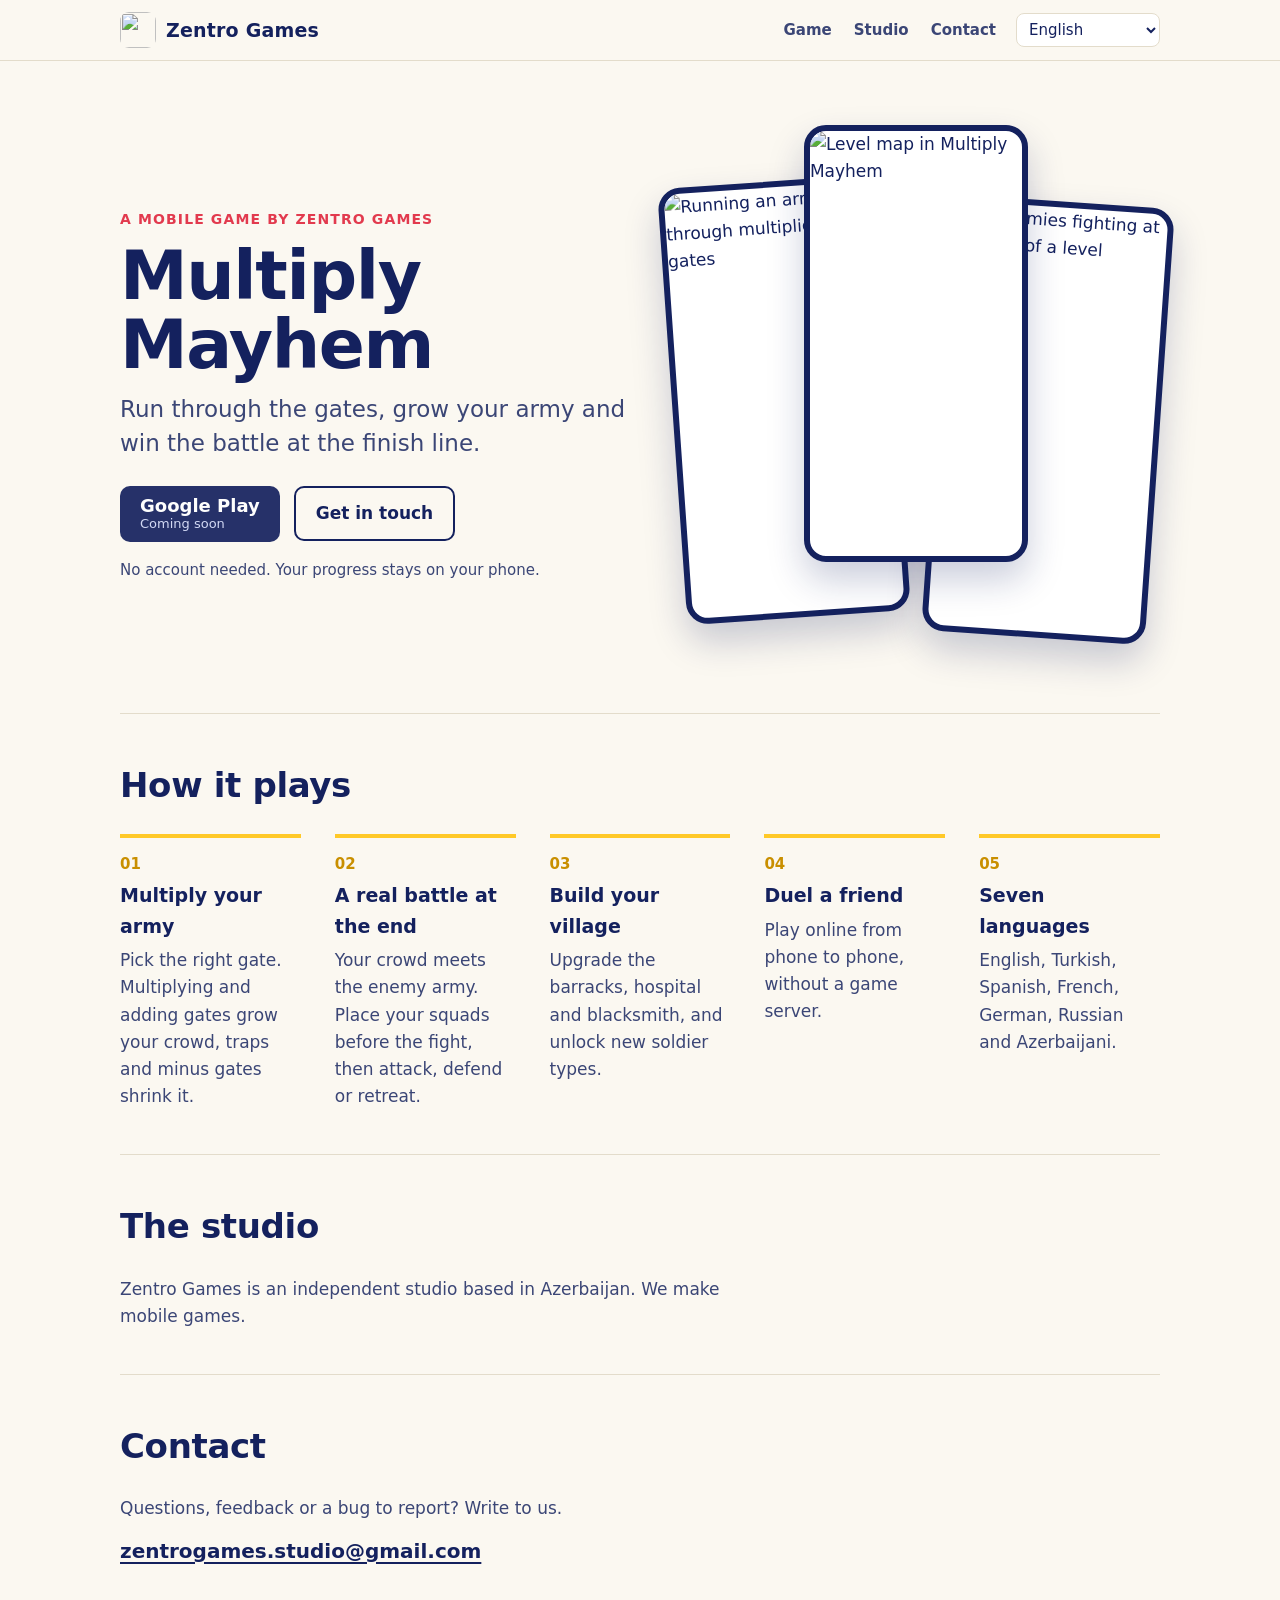
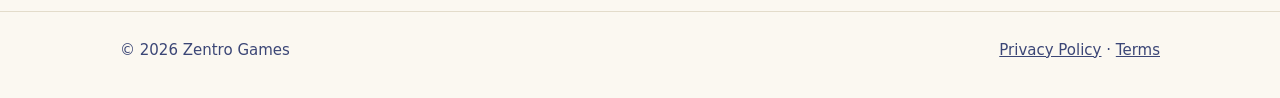
==== index.html @ 14a6ea2b "Add files via upload" ====
<!doctype html>
<html lang="en">
<head>
<meta charset="utf-8">
<meta name="viewport" content="width=device-width,initial-scale=1">
<title>Zentro Games | Multiply Mayhem</title>
<meta name="description" content="Zentro Games makes mobile games. Multiply Mayhem: run through the gates, grow your army and win the battle at the finish line.">
<link rel="icon" href="favicon.png">
<link rel="apple-touch-icon" href="img/apple-touch-icon.png">
<link rel="stylesheet" href="style.css">
</head>
<body>
<header class="top">
  <a class="brand" href="#top"><img src="img/icon-192.png" width="36" height="36" alt=""><span>Zentro Games</span></a>
  <nav aria-label="Main">
    <a href="#game" data-i="nav_game">Game</a>
    <a href="#studio" data-i="nav_studio">Studio</a>
    <a href="#contact" data-i="nav_contact">Contact</a>
  </nav>
  <label class="lang"><span class="sr" data-i="lang_label">Language</span>
    <select id="lang">
      <option value="en">English</option><option value="tr">T&uuml;rk&ccedil;e</option><option value="es">Espa&ntilde;ol</option>
      <option value="fr">Fran&ccedil;ais</option><option value="de">Deutsch</option><option value="ru">&#1056;&#1091;&#1089;&#1089;&#1082;&#1080;&#1081;</option><option value="az">Az&#601;rbaycanca</option>
    </select>
  </label>
</header>

<main id="top">
  <section class="hero" id="game">
    <div class="hero-text">
      <p class="eyebrow" data-i="eyebrow">A mobile game by Zentro Games</p>
      <h1>Multiply Mayhem</h1>
      <p class="lead" data-i="lead">Run through the gates, grow your army and win the battle at the finish line.</p>
      <p class="cta-row">
        <span class="store" aria-disabled="true"><b data-i="store_a">Google Play</b><small data-i="store_b">Coming soon</small></span>
        <a class="ghost" href="#contact" data-i="cta_contact">Get in touch</a>
      </p>
      <p class="fine" data-i="fine">No account needed. Your progress stays on your phone.</p>
    </div>
    <div class="shots" aria-hidden="false">
      <img class="s1" src="img/run.jpg" width="280" height="560" alt="Running an army through multiplication gates" data-ialt="alt_run">
      <img class="s2" src="img/menu.jpg" width="280" height="560" alt="Level map in Multiply Mayhem" data-ialt="alt_menu">
      <img class="s3" src="img/battle.jpg" width="280" height="560" alt="Two armies fighting at the end of a level" data-ialt="alt_battle">
    </div>
  </section>

  <section class="features">
    <h2 data-i="f_title">How it plays</h2>
    <ol>
      <li><h3 data-i="f1_h">Multiply your army</h3><p data-i="f1_p">Pick the right gate. Multiplying and adding gates grow your crowd, traps and minus gates shrink it.</p></li>
      <li><h3 data-i="f2_h">A real battle at the end</h3><p data-i="f2_p">Your crowd meets the enemy army. Place your squads before the fight, then attack, defend or retreat.</p></li>
      <li><h3 data-i="f3_h">Build your village</h3><p data-i="f3_p">Upgrade the barracks, hospital and blacksmith, and unlock new soldier types.</p></li>
      <li><h3 data-i="f4_h">Duel a friend</h3><p data-i="f4_p">Play online from phone to phone, without a game server.</p></li>
      <li><h3 data-i="f5_h">Seven languages</h3><p data-i="f5_p">English, Turkish, Spanish, French, German, Russian and Azerbaijani.</p></li>
    </ol>
  </section>

  <section class="studio" id="studio">
    <h2 data-i="s_title">The studio</h2>
    <p data-i="s_p">Zentro Games is an independent studio based in Azerbaijan. We make mobile games.</p>
  </section>

  <section class="contact" id="contact">
    <h2 data-i="c_title">Contact</h2>
    <p data-i="c_p">Questions, feedback or a bug to report? Write to us.</p>
    <p><a class="mail" href="mailto:zentrogames.studio@gmail.com">zentrogames.studio@gmail.com</a></p>
  </section>
</main>

<footer>
  <span>&copy; 2026 Zentro Games</span>
  <span><a href="privacy.html" data-i="f_privacy">Privacy Policy</a> &middot; <a href="terms.html" data-i="f_terms">Terms</a></span>
</footer>
<script src="app.js"></script>
</body>
</html>
---- style.css ----
:root{--ink:#14215e;--ink2:#3b4676;--bg:#fbf8f1;--line:#e3dccb;--blue:#2f6fe0;--red:#e23a4e;--sun:#ffc928;--sun-d:#c98f00;color-scheme:light}
*{box-sizing:border-box}
html{scroll-behavior:smooth}
body{margin:0;font:17px/1.6 system-ui,-apple-system,"Segoe UI",Roboto,Arial,sans-serif;color:var(--ink);background:var(--bg)}
.sr{position:absolute;width:1px;height:1px;overflow:hidden;clip:rect(0 0 0 0)}
a{color:var(--blue)}
a:focus-visible,select:focus-visible{outline:3px solid var(--blue);outline-offset:3px;border-radius:4px}
.top{position:sticky;top:0;z-index:5;display:flex;align-items:center;gap:20px;padding:12px max(18px,calc((100% - 1040px)/2));background:rgba(251,248,241,.94);backdrop-filter:blur(8px);border-bottom:1px solid var(--line)}
.brand{display:flex;align-items:center;gap:10px;font-weight:800;font-size:19px;letter-spacing:.01em;color:var(--ink);text-decoration:none;margin-right:auto}
.brand img{border-radius:9px}
.top nav{display:flex;gap:22px}
.top nav a{color:var(--ink2);text-decoration:none;font-weight:600;font-size:15px}
.top nav a:hover{color:var(--ink)}
.lang select{font:inherit;font-size:15px;color:var(--ink);background:#fff;border:1px solid var(--line);border-radius:8px;padding:6px 8px}
main{padding:0 max(18px,calc((100% - 1040px)/2))}
.hero{display:grid;grid-template-columns:1.05fr 1fr;gap:40px;align-items:center;padding:64px 0 48px}
.eyebrow{margin:0 0 10px;font-size:14px;font-weight:700;letter-spacing:.08em;text-transform:uppercase;color:var(--red)}
h1{margin:0 0 14px;font-size:clamp(40px,7vw,68px);line-height:1.02;letter-spacing:-.02em;font-weight:900}
.lead{font-size:clamp(19px,2.4vw,23px);line-height:1.45;margin:0 0 26px;color:var(--ink2);max-width:30em}
.cta-row{display:flex;flex-wrap:wrap;gap:14px;align-items:center;margin:0 0 16px}
.store{display:inline-flex;flex-direction:column;padding:10px 20px;border-radius:10px;background:var(--ink);color:#fff;line-height:1.15;opacity:.92}
.store b{font-size:18px}.store small{font-size:13px;color:#cfd6f5}
.ghost{padding:12px 20px;border:2px solid var(--ink);border-radius:10px;color:var(--ink);font-weight:700;text-decoration:none}
.ghost:hover{background:var(--ink);color:#fff}
.fine{margin:0;font-size:15px;color:var(--ink2)}
.shots{position:relative;height:540px}
.shots img{position:absolute;width:min(46%,250px);height:auto;border-radius:22px;border:6px solid var(--ink);box-shadow:0 18px 36px rgba(20,33,94,.22);background:#fff}
.s1{left:0;top:56px;transform:rotate(-4deg)}
.s2{left:27%;top:0;z-index:2}
.s3{right:0;top:76px;transform:rotate(4deg)}
.features,.studio,.contact{padding:44px 0;border-top:1px solid var(--line)}
h2{margin:0 0 22px;font-size:clamp(26px,3.6vw,34px);letter-spacing:-.01em}
h3{margin:0 0 6px;font-size:19px}
.features ol{list-style:none;margin:0;padding:0;display:grid;grid-template-columns:repeat(auto-fit,minmax(172px,1fr));gap:26px 34px;counter-reset:n}
.features li{counter-increment:n;padding-top:14px;border-top:4px solid var(--sun)}
.features li::before{content:counter(n,decimal-leading-zero);display:block;font-weight:900;font-size:15px;color:var(--sun-d);margin-bottom:4px}
.features p,.studio p,.contact p{margin:0;color:var(--ink2);max-width:36em}
.contact p+p{margin-top:12px}
.mail{font-weight:800;font-size:20px;color:var(--ink);text-underline-offset:4px}
footer{display:flex;flex-wrap:wrap;gap:10px 24px;justify-content:space-between;padding:26px max(18px,calc((100% - 1040px)/2)) 36px;border-top:1px solid var(--line);font-size:15px;color:var(--ink2)}
footer a{color:var(--ink2)}
@media (max-width:820px){
  .hero{grid-template-columns:1fr;padding-top:36px}
  .shots{height:auto;display:flex;gap:10px;justify-content:center}
  .shots img{position:static;width:31%;transform:none!important;border-width:4px;border-radius:16px}
  .top nav{display:none}
}
@media (prefers-reduced-motion:reduce){html{scroll-behavior:auto}}
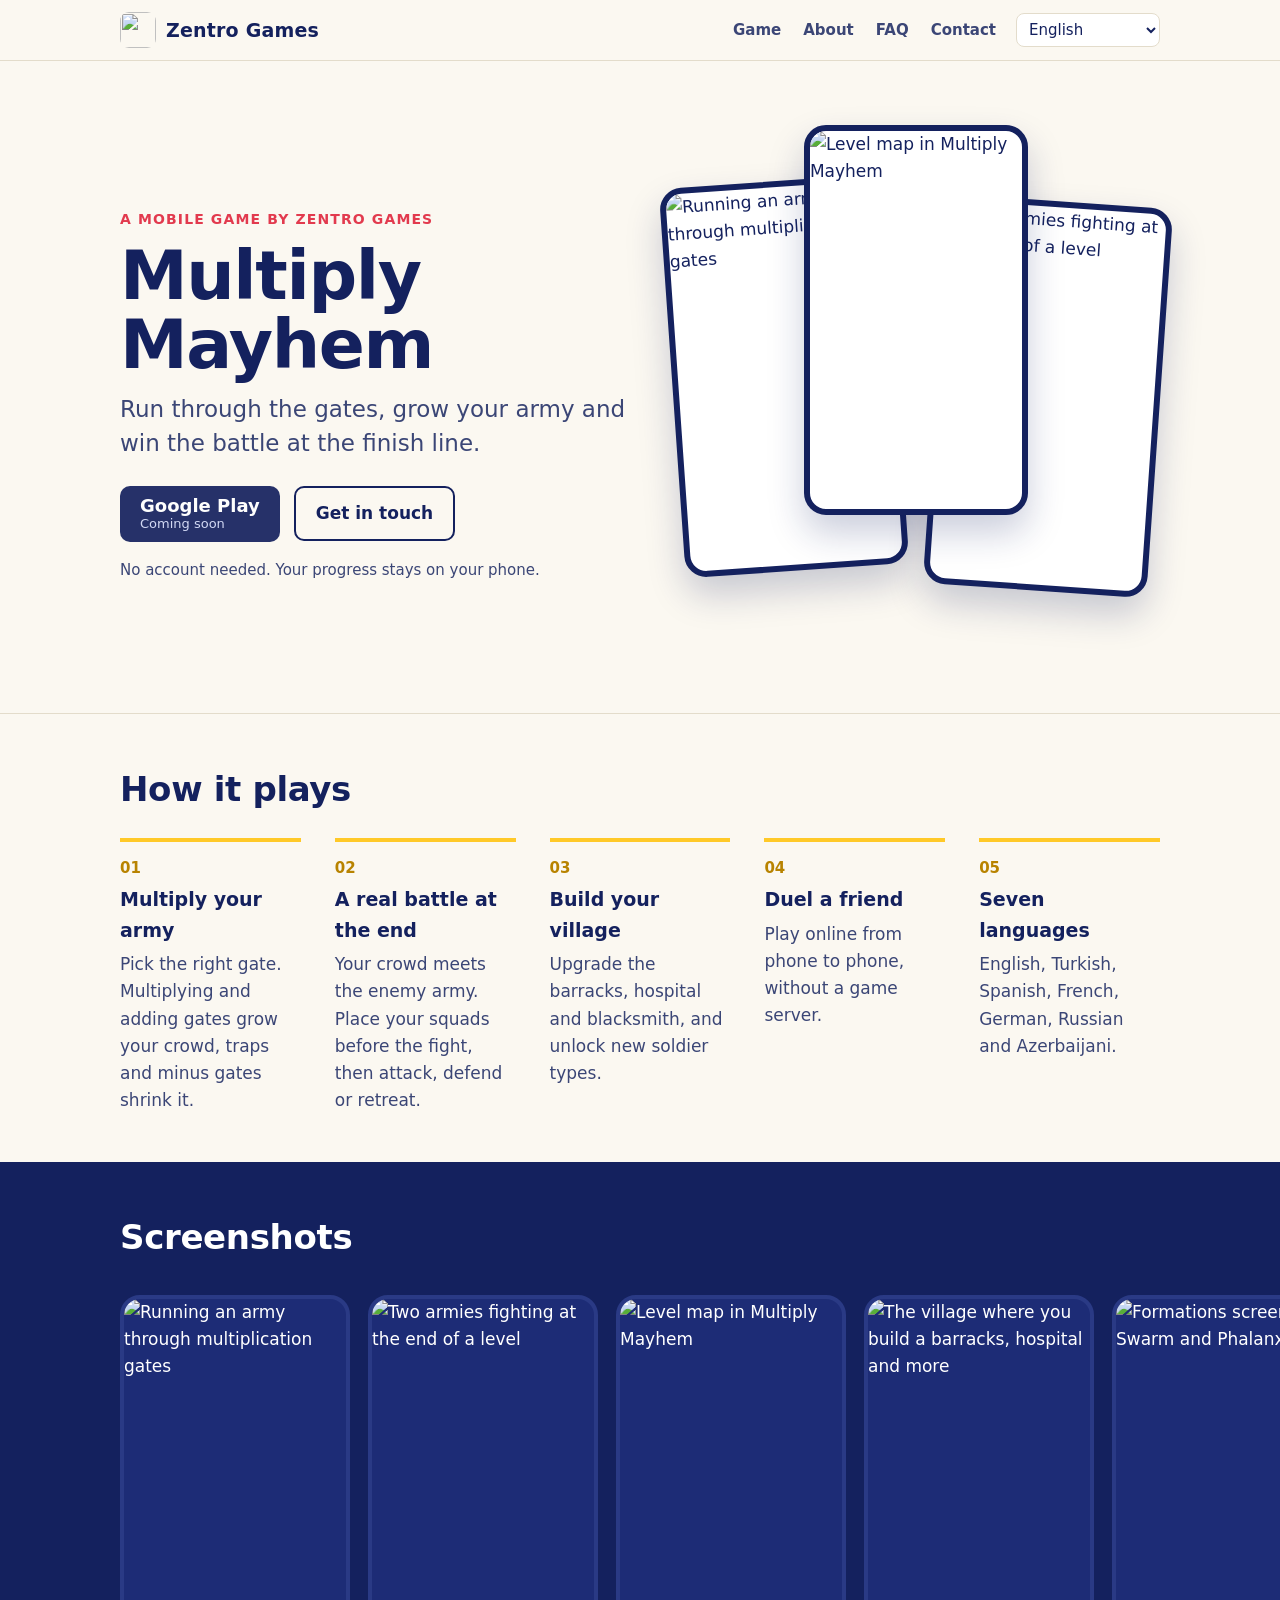
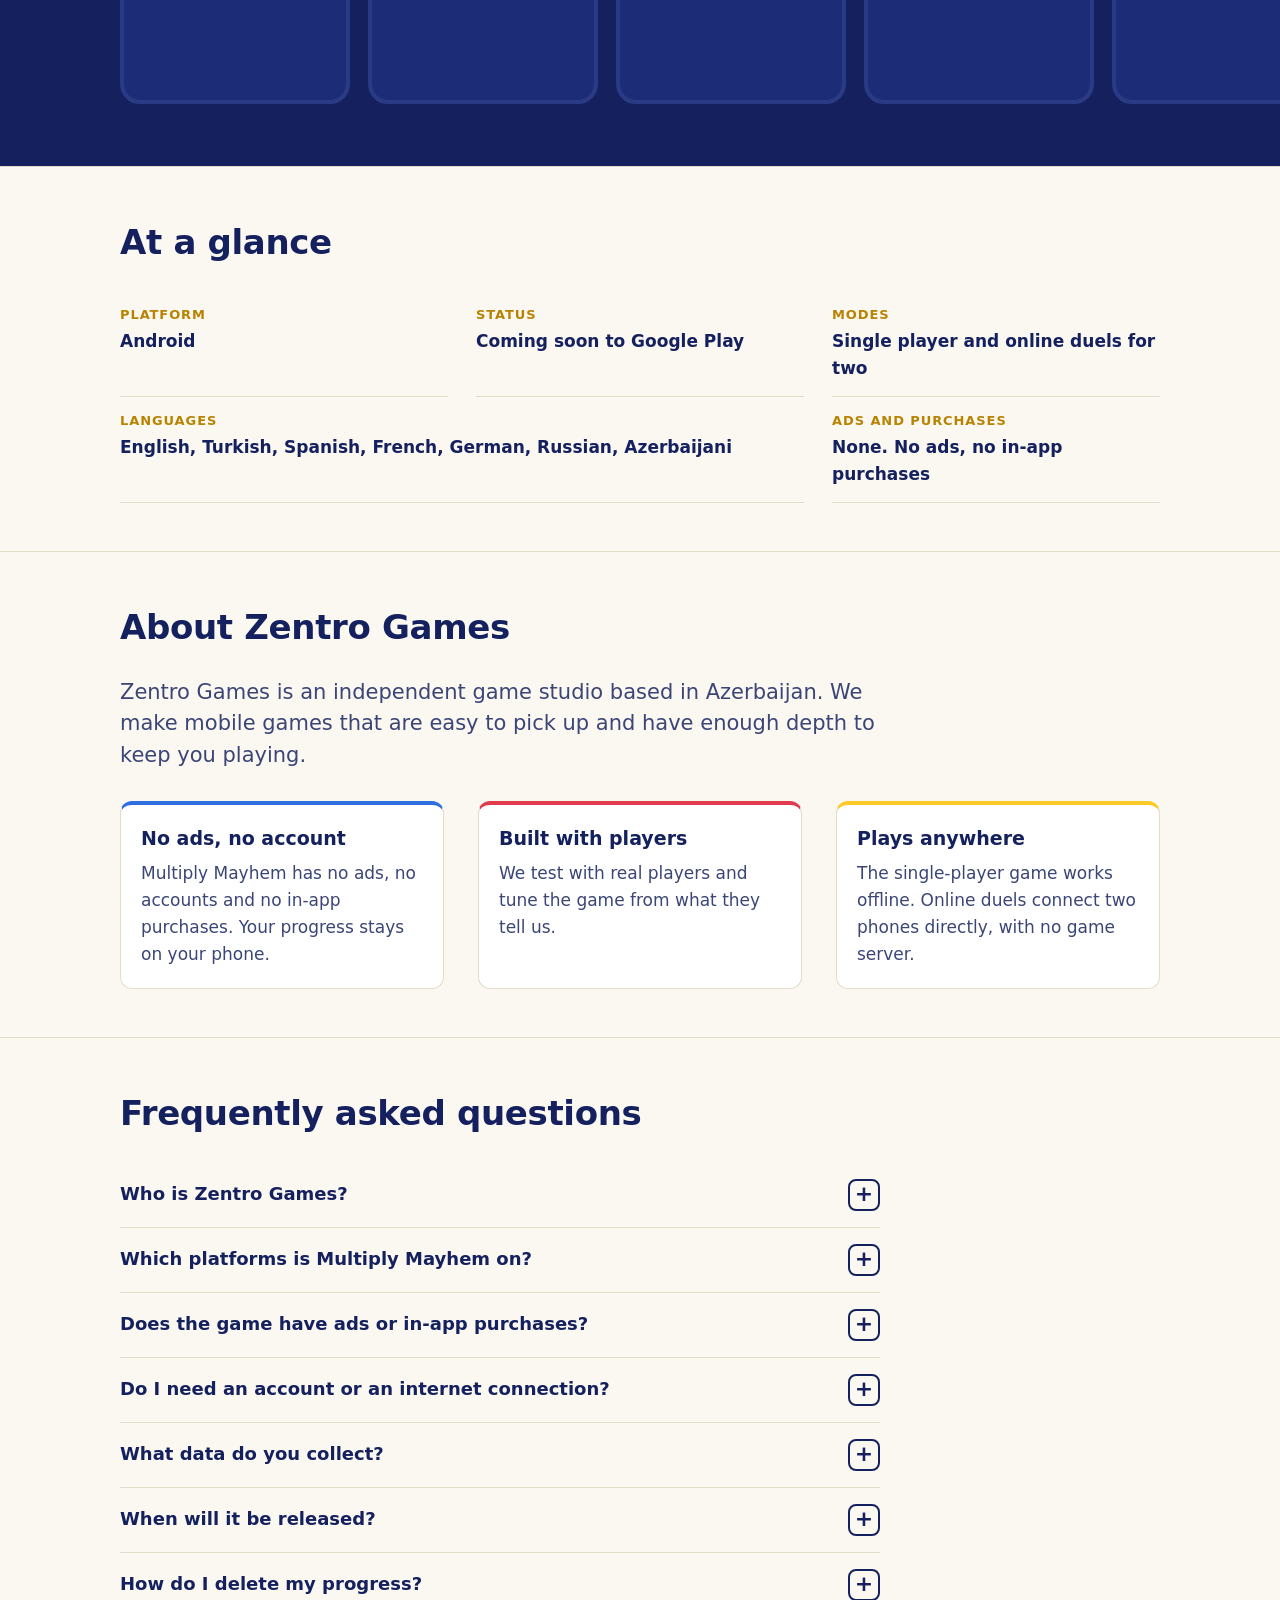
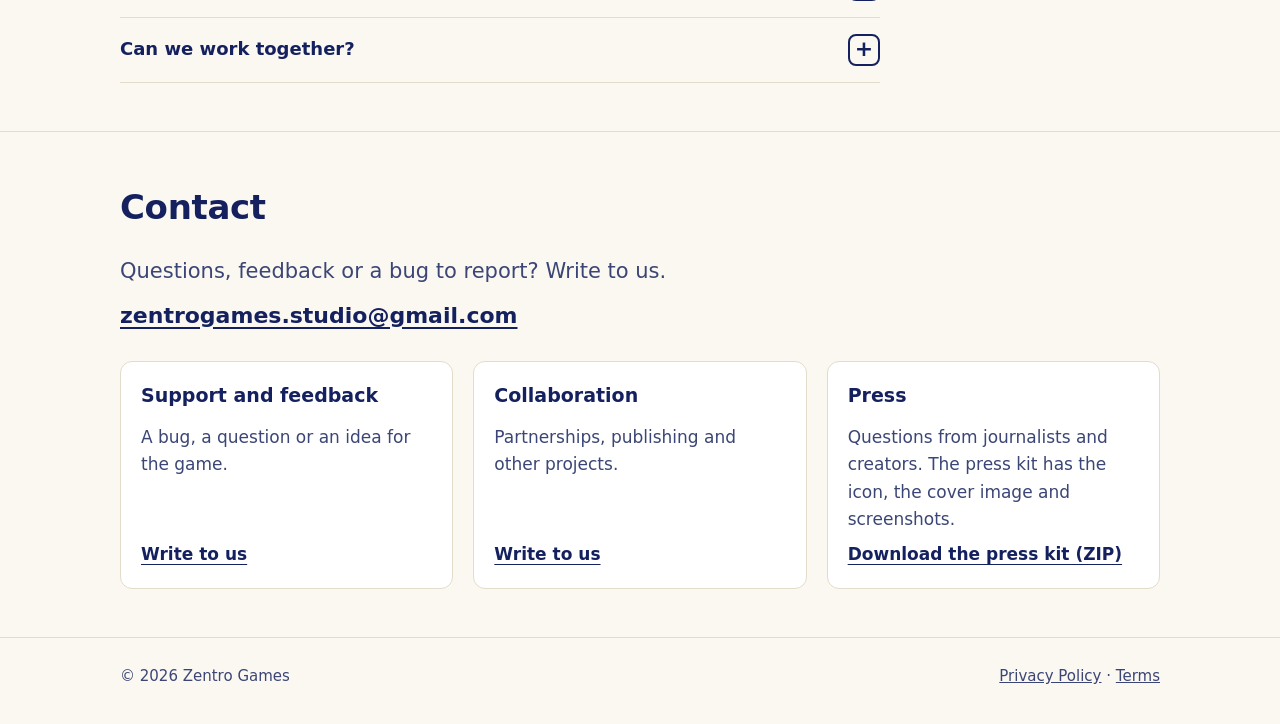
==== commit 3111716b: "Add files via upload" ====
--- a/index.html
+++ b/index.html
@@ -4,29 +4,49 @@
 <meta charset="utf-8">
 <meta name="viewport" content="width=device-width,initial-scale=1">
 <title>Zentro Games | Multiply Mayhem</title>
-<meta name="description" content="Zentro Games makes mobile games. Multiply Mayhem: run through the gates, grow your army and win the battle at the finish line.">
+<meta name="description" content="Zentro Games is an independent studio in Azerbaijan. Multiply Mayhem: run through the gates, grow your army and win the battle at the finish line. No ads, no account.">
+<meta name="theme-color" content="#fbf8f1">
+<link rel="canonical" href="https://zentrogames.github.io/">
 <link rel="icon" href="favicon.png">
 <link rel="apple-touch-icon" href="img/apple-touch-icon.png">
+<meta property="og:type" content="website">
+<meta property="og:site_name" content="Zentro Games">
+<meta property="og:title" content="Zentro Games | Multiply Mayhem">
+<meta property="og:description" content="Run through the gates, grow your army and win the battle at the finish line. A mobile game by Zentro Games.">
+<meta property="og:url" content="https://zentrogames.github.io/">
+<meta property="og:image" content="https://zentrogames.github.io/img/og.jpg">
+<meta property="og:image:width" content="1200">
+<meta property="og:image:height" content="630">
+<meta property="og:image:alt" content="Multiply Mayhem: an army running through multiplication gates">
+<meta name="twitter:card" content="summary_large_image">
 <link rel="stylesheet" href="style.css">
+<script type="application/ld+json">
+{"@context":"https://schema.org","@graph":[
+{"@type":"Organization","@id":"https://zentrogames.github.io/#org","name":"Zentro Games","url":"https://zentrogames.github.io/","logo":"https://zentrogames.github.io/icon-512.png","email":"zentrogames.studio@gmail.com","address":{"@type":"PostalAddress","addressCountry":"AZ"}},
+{"@type":"VideoGame","name":"Multiply Mayhem","url":"https://zentrogames.github.io/","image":"https://zentrogames.github.io/img/og.jpg","applicationCategory":"GameApplication","operatingSystem":"Android","publisher":{"@id":"https://zentrogames.github.io/#org"},"inLanguage":["en","tr","es","fr","de","ru","az"]}
+]}
+</script>
 </head>
 <body>
+<a class="skip" href="#top" data-i="skip">Skip to content</a>
 <header class="top">
   <a class="brand" href="#top"><img src="img/icon-192.png" width="36" height="36" alt=""><span>Zentro Games</span></a>
-  <nav aria-label="Main">
-    <a href="#game" data-i="nav_game">Game</a>
-    <a href="#studio" data-i="nav_studio">Studio</a>
-    <a href="#contact" data-i="nav_contact">Contact</a>
-  </nav>
   <label class="lang"><span class="sr" data-i="lang_label">Language</span>
     <select id="lang">
       <option value="en">English</option><option value="tr">T&uuml;rk&ccedil;e</option><option value="es">Espa&ntilde;ol</option>
       <option value="fr">Fran&ccedil;ais</option><option value="de">Deutsch</option><option value="ru">&#1056;&#1091;&#1089;&#1089;&#1082;&#1080;&#1081;</option><option value="az">Az&#601;rbaycanca</option>
     </select>
   </label>
+  <nav aria-label="Main">
+    <a href="#game" data-i="nav_game">Game</a>
+    <a href="#about" data-i="nav_about">About</a>
+    <a href="#faq" data-i="nav_faq">FAQ</a>
+    <a href="#contact" data-i="nav_contact">Contact</a>
+  </nav>
 </header>
 
 <main id="top">
-  <section class="hero" id="game">
+  <section class="hero wrap" id="game">
     <div class="hero-text">
       <p class="eyebrow" data-i="eyebrow">A mobile game by Zentro Games</p>
       <h1>Multiply Mayhem</h1>
@@ -37,14 +57,14 @@
       </p>
       <p class="fine" data-i="fine">No account needed. Your progress stays on your phone.</p>
     </div>
-    <div class="shots" aria-hidden="false">
-      <img class="s1" src="img/run.jpg" width="280" height="560" alt="Running an army through multiplication gates" data-ialt="alt_run">
-      <img class="s2" src="img/menu.jpg" width="280" height="560" alt="Level map in Multiply Mayhem" data-ialt="alt_menu">
-      <img class="s3" src="img/battle.jpg" width="280" height="560" alt="Two armies fighting at the end of a level" data-ialt="alt_battle">
+    <div class="shots">
+      <img class="s1" src="img/shot-run.jpg" width="270" height="480" alt="Running an army through multiplication gates" data-ialt="alt_run">
+      <img class="s2" src="img/shot-map.jpg" width="270" height="480" alt="Level map in Multiply Mayhem" data-ialt="alt_menu">
+      <img class="s3" src="img/shot-battle.jpg" width="270" height="480" alt="Two armies fighting at the end of a level" data-ialt="alt_battle">
     </div>
   </section>
 
-  <section class="features">
+  <section class="features wrap">
     <h2 data-i="f_title">How it plays</h2>
     <ol>
       <li><h3 data-i="f1_h">Multiply your army</h3><p data-i="f1_p">Pick the right gate. Multiplying and adding gates grow your crowd, traps and minus gates shrink it.</p></li>
@@ -55,15 +75,60 @@
     </ol>
   </section>
 
-  <section class="studio" id="studio">
-    <h2 data-i="s_title">The studio</h2>
-    <p data-i="s_p">Zentro Games is an independent studio based in Azerbaijan. We make mobile games.</p>
+  <section class="band" id="shots" aria-labelledby="shots-h">
+    <div class="wrap"><h2 id="shots-h" data-i="g_title">Screenshots</h2></div>
+    <div class="reel" tabindex="0" role="region" aria-labelledby="shots-h">
+      <img src="img/shot-run.jpg" width="270" height="480" loading="lazy" alt="" data-ialt="alt_run">
+      <img src="img/shot-battle.jpg" width="270" height="480" loading="lazy" alt="" data-ialt="alt_battle">
+      <img src="img/shot-map.jpg" width="270" height="480" loading="lazy" alt="" data-ialt="alt_menu">
+      <img src="img/shot-village.jpg" width="270" height="480" loading="lazy" alt="" data-ialt="alt_village">
+      <img src="img/shot-formations.jpg" width="270" height="480" loading="lazy" alt="" data-ialt="alt_forms">
+      <img src="img/shot-book.jpg" width="270" height="480" loading="lazy" alt="" data-ialt="alt_book">
+    </div>
   </section>
 
-  <section class="contact" id="contact">
+  <section class="facts wrap">
+    <h2 data-i="g_facts">At a glance</h2>
+    <dl>
+      <div><dt data-i="fk1">Platform</dt><dd data-i="fv1">Android</dd></div>
+      <div><dt data-i="fk2">Status</dt><dd data-i="fv2">Coming soon to Google Play</dd></div>
+      <div><dt data-i="fk3">Modes</dt><dd data-i="fv3">Single player and online duels for two</dd></div>
+      <div><dt data-i="fk4">Languages</dt><dd data-i="fv4">English, Turkish, Spanish, French, German, Russian, Azerbaijani</dd></div>
+      <div><dt data-i="fk5">Ads and purchases</dt><dd data-i="fv5">None. No ads, no in-app purchases</dd></div>
+    </dl>
+  </section>
+
+  <section class="about wrap" id="about">
+    <h2 data-i="a_title">About Zentro Games</h2>
+    <p class="lead2" data-i="a_p">Zentro Games is an independent game studio based in Azerbaijan. We make mobile games that are easy to pick up and have enough depth to keep you playing.</p>
+    <ul class="pillars">
+      <li><h3 data-i="p1_h">No ads, no account</h3><p data-i="p1_p">Multiply Mayhem has no ads, no accounts and no in-app purchases. Your progress stays on your phone.</p></li>
+      <li><h3 data-i="p2_h">Built with players</h3><p data-i="p2_p">We test with real players and tune the game from what they tell us.</p></li>
+      <li><h3 data-i="p3_h">Plays anywhere</h3><p data-i="p3_p">The single-player game works offline. Online duels connect two phones directly, with no game server.</p></li>
+    </ul>
+  </section>
+
+  <section class="faq wrap" id="faq">
+    <h2 data-i="q_title">Frequently asked questions</h2>
+    <details><summary data-i="q1">Who is Zentro Games?</summary><p data-i="a1">An independent game studio based in Azerbaijan. We make mobile games. Multiply Mayhem is our current game.</p></details>
+    <details><summary data-i="q2">Which platforms is Multiply Mayhem on?</summary><p data-i="a2">Android. It is coming soon to Google Play.</p></details>
+    <details><summary data-i="q3">Does the game have ads or in-app purchases?</summary><p data-i="a3">No. There are no ads and no in-app purchases.</p></details>
+    <details><summary data-i="q4">Do I need an account or an internet connection?</summary><p data-i="a4">No account is needed. The single-player game works offline. Online duels connect two phones directly: over the internet, the same Wi-Fi, Wi-Fi Direct or Bluetooth.</p></details>
+    <details><summary data-i="q5">What data do you collect?</summary><p data-i="a5">None. Your progress is saved on your device only. The Privacy Policy in the footer has the details.</p></details>
+    <details><summary data-i="q6">When will it be released?</summary><p data-i="a6">We do not have a date to share yet. We will announce it on this site.</p></details>
+    <details><summary data-i="q7">How do I delete my progress?</summary><p data-i="a7">Open Settings in the game and choose Reset progress.</p></details>
+    <details><summary data-i="q8">Can we work together?</summary><p data-i="a8">Yes. Write to us and tell us about your idea.</p></details>
+  </section>
+
+  <section class="contact wrap" id="contact">
     <h2 data-i="c_title">Contact</h2>
-    <p data-i="c_p">Questions, feedback or a bug to report? Write to us.</p>
-    <p><a class="mail" href="mailto:zentrogames.studio@gmail.com">zentrogames.studio@gmail.com</a></p>
+    <p class="lead2" data-i="c_p">Questions, feedback or a bug to report? Write to us.</p>
+    <p class="mailline"><a class="mail" href="mailto:zentrogames.studio@gmail.com">zentrogames.studio@gmail.com</a></p>
+    <div class="cards">
+      <div><h3 data-i="c_sup_h">Support and feedback</h3><p data-i="c_sup_p">A bug, a question or an idea for the game.</p><a href="mailto:zentrogames.studio@gmail.com?subject=Support" data-i="c_write">Write to us</a></div>
+      <div><h3 data-i="c_biz_h">Collaboration</h3><p data-i="c_biz_p">Partnerships, publishing and other projects.</p><a href="mailto:zentrogames.studio@gmail.com?subject=Collaboration" data-i="c_write">Write to us</a></div>
+      <div><h3 data-i="c_press_h">Press</h3><p data-i="c_press_p">Questions from journalists and creators. The press kit has the icon, the cover image and screenshots.</p><a href="presskit.zip" download data-i="c_kit">Download the press kit (ZIP)</a></div>
+    </div>
   </section>
 </main>
 
--- a/style.css
+++ b/style.css
@@ -1,19 +1,22 @@
-:root{--ink:#14215e;--ink2:#3b4676;--bg:#fbf8f1;--line:#e3dccb;--blue:#2f6fe0;--red:#e23a4e;--sun:#ffc928;--sun-d:#c98f00;color-scheme:light}
+:root{--ink:#14215e;--ink2:#3b4676;--bg:#fbf8f1;--line:#e3dccb;--blue:#2f6fe0;--red:#e23a4e;--sun:#ffc928;--sun-d:#b88300;--card:#fff;color-scheme:light}
 *{box-sizing:border-box}
-html{scroll-behavior:smooth}
+html{scroll-behavior:smooth;scroll-padding-top:84px}
 body{margin:0;font:17px/1.6 system-ui,-apple-system,"Segoe UI",Roboto,Arial,sans-serif;color:var(--ink);background:var(--bg)}
 .sr{position:absolute;width:1px;height:1px;overflow:hidden;clip:rect(0 0 0 0)}
+.skip{position:absolute;left:12px;top:-60px;z-index:20;padding:10px 16px;background:var(--ink);color:#fff;border-radius:8px;text-decoration:none;font-weight:700}
+.skip:focus{top:10px}
 a{color:var(--blue)}
-a:focus-visible,select:focus-visible{outline:3px solid var(--blue);outline-offset:3px;border-radius:4px}
+a:focus-visible,select:focus-visible,summary:focus-visible,.reel:focus-visible{outline:3px solid var(--blue);outline-offset:3px;border-radius:6px}
+.wrap{padding-left:max(18px,calc((100% - 1040px)/2));padding-right:max(18px,calc((100% - 1040px)/2))}
 .top{position:sticky;top:0;z-index:5;display:flex;align-items:center;gap:20px;padding:12px max(18px,calc((100% - 1040px)/2));background:rgba(251,248,241,.94);backdrop-filter:blur(8px);border-bottom:1px solid var(--line)}
 .brand{display:flex;align-items:center;gap:10px;font-weight:800;font-size:19px;letter-spacing:.01em;color:var(--ink);text-decoration:none;margin-right:auto}
 .brand img{border-radius:9px}
-.top nav{display:flex;gap:22px}
-.top nav a{color:var(--ink2);text-decoration:none;font-weight:600;font-size:15px}
-.top nav a:hover{color:var(--ink)}
+.top nav{display:flex;gap:22px;order:1}
+.top nav a{color:var(--ink2);text-decoration:none;font-weight:600;font-size:15px;padding:4px 0}
+.top nav a:hover{color:var(--ink);text-decoration:underline;text-decoration-color:var(--sun);text-decoration-thickness:3px;text-underline-offset:6px}
 .lang select{font:inherit;font-size:15px;color:var(--ink);background:#fff;border:1px solid var(--line);border-radius:8px;padding:6px 8px}
-main{padding:0 max(18px,calc((100% - 1040px)/2))}
-.hero{display:grid;grid-template-columns:1.05fr 1fr;gap:40px;align-items:center;padding:64px 0 48px}
+.top .lang{order:2}
+.hero{display:grid;grid-template-columns:1.05fr 1fr;gap:40px;align-items:center;padding-top:64px;padding-bottom:48px}
 .eyebrow{margin:0 0 10px;font-size:14px;font-weight:700;letter-spacing:.08em;text-transform:uppercase;color:var(--red)}
 h1{margin:0 0 14px;font-size:clamp(40px,7vw,68px);line-height:1.02;letter-spacing:-.02em;font-weight:900}
 .lead{font-size:clamp(19px,2.4vw,23px);line-height:1.45;margin:0 0 26px;color:var(--ink2);max-width:30em}
@@ -28,21 +31,63 @@
 .s1{left:0;top:56px;transform:rotate(-4deg)}
 .s2{left:27%;top:0;z-index:2}
 .s3{right:0;top:76px;transform:rotate(4deg)}
-.features,.studio,.contact{padding:44px 0;border-top:1px solid var(--line)}
+.features,.facts,.about,.faq,.contact{padding-top:48px;padding-bottom:48px;border-top:1px solid var(--line)}
 h2{margin:0 0 22px;font-size:clamp(26px,3.6vw,34px);letter-spacing:-.01em}
 h3{margin:0 0 6px;font-size:19px}
 .features ol{list-style:none;margin:0;padding:0;display:grid;grid-template-columns:repeat(auto-fit,minmax(172px,1fr));gap:26px 34px;counter-reset:n}
 .features li{counter-increment:n;padding-top:14px;border-top:4px solid var(--sun)}
 .features li::before{content:counter(n,decimal-leading-zero);display:block;font-weight:900;font-size:15px;color:var(--sun-d);margin-bottom:4px}
-.features p,.studio p,.contact p{margin:0;color:var(--ink2);max-width:36em}
-.contact p+p{margin-top:12px}
-.mail{font-weight:800;font-size:20px;color:var(--ink);text-underline-offset:4px}
+.features p,.about p,.contact p{margin:0;color:var(--ink2);max-width:36em}
+/* screenshot reel */
+.band{background:var(--ink);color:#fff;padding:48px 0 44px}
+.band h2{color:#fff;margin-bottom:24px}
+.reel{display:flex;gap:18px;overflow-x:auto;scroll-snap-type:x mandatory;padding:6px max(18px,calc((100% - 1040px)/2)) 18px;scroll-padding-left:max(18px,calc((100% - 1040px)/2));-webkit-overflow-scrolling:touch}
+.reel img{flex:0 0 auto;width:230px;height:auto;aspect-ratio:9/16;border-radius:20px;border:4px solid #2a3a85;scroll-snap-align:start;background:#1d2c76}
+.reel{scrollbar-color:#4a5cac transparent}
+/* facts */
+.facts dl{margin:0;display:grid;grid-template-columns:repeat(3,1fr);gap:0 28px}
+.facts dl>div:nth-child(4){grid-column:span 2}
+.facts dl>div{padding:14px 0;border-bottom:1px solid var(--line)}
+.facts dt{font-size:13px;font-weight:800;letter-spacing:.07em;text-transform:uppercase;color:var(--sun-d);margin:0 0 2px}
+.facts dd{margin:0;font-weight:600}
+/* about */
+.lead2{font-size:clamp(18px,2.2vw,21px);line-height:1.5;color:var(--ink2);max-width:38em}
+.about .lead2{margin:0 0 30px}
+.pillars{list-style:none;margin:0;padding:0;display:grid;grid-template-columns:repeat(auto-fit,minmax(230px,1fr));gap:24px 34px}
+.pillars li{padding:18px 20px 20px;background:var(--card);border:1px solid var(--line);border-radius:12px}
+.pillars li:nth-child(1){border-top:4px solid var(--blue)}
+.pillars li:nth-child(2){border-top:4px solid var(--red)}
+.pillars li:nth-child(3){border-top:4px solid var(--sun)}
+/* faq */
+.faq details{border-bottom:1px solid var(--line);max-width:760px}
+.faq summary{cursor:pointer;list-style:none;display:flex;justify-content:space-between;align-items:center;gap:16px;padding:16px 0;font-weight:700;font-size:18px}
+.faq summary::-webkit-details-marker{display:none}
+.faq summary::after{content:"+";flex:0 0 auto;width:28px;height:28px;line-height:26px;text-align:center;font-size:22px;font-weight:700;border:2px solid var(--ink);border-radius:8px;transition:transform .2s}
+.faq details[open] summary::after{content:"\2212";background:var(--sun)}
+.faq details p{margin:0 0 18px;color:var(--ink2);max-width:40em}
+/* contact */
+.contact .lead2{margin:0 0 10px}
+.mailline{margin:0 0 28px!important}
+.mail{font-weight:800;font-size:clamp(18px,3vw,22px);color:var(--ink);text-underline-offset:4px;overflow-wrap:anywhere}
+.cards{display:grid;grid-template-columns:repeat(auto-fit,minmax(240px,1fr));gap:20px}
+.cards>div{padding:18px 20px 20px;background:var(--card);border:1px solid var(--line);border-radius:12px;display:flex;flex-direction:column;gap:8px}
+.cards p{flex:1}
+.cards a{font-weight:700;color:var(--ink);text-underline-offset:4px}
 footer{display:flex;flex-wrap:wrap;gap:10px 24px;justify-content:space-between;padding:26px max(18px,calc((100% - 1040px)/2)) 36px;border-top:1px solid var(--line);font-size:15px;color:var(--ink2)}
 footer a{color:var(--ink2)}
+/* 404 */
+.nf{padding-top:96px;padding-bottom:120px;text-align:center}
+.nf h1{font-size:clamp(34px,6vw,54px)}
+.nf p{color:var(--ink2);margin:0 0 24px}
 @media (max-width:820px){
+  .facts dl{grid-template-columns:1fr 1fr}
   .hero{grid-template-columns:1fr;padding-top:36px}
   .shots{height:auto;display:flex;gap:10px;justify-content:center}
   .shots img{position:static;width:31%;transform:none!important;border-width:4px;border-radius:16px}
-  .top nav{display:none}
+  .top{flex-wrap:wrap;row-gap:8px;gap:12px}
+  .top nav{order:5;width:100%;gap:20px;overflow-x:auto;white-space:nowrap;padding-bottom:2px}
+  html{scroll-padding-top:110px}
+  .reel img{width:190px}
 }
-@media (prefers-reduced-motion:reduce){html{scroll-behavior:auto}}
+@media (max-width:520px){.facts dl{grid-template-columns:1fr}.facts dl>div:nth-child(4){grid-column:auto}}
+@media (prefers-reduced-motion:reduce){html{scroll-behavior:auto}.faq summary::after{transition:none}}
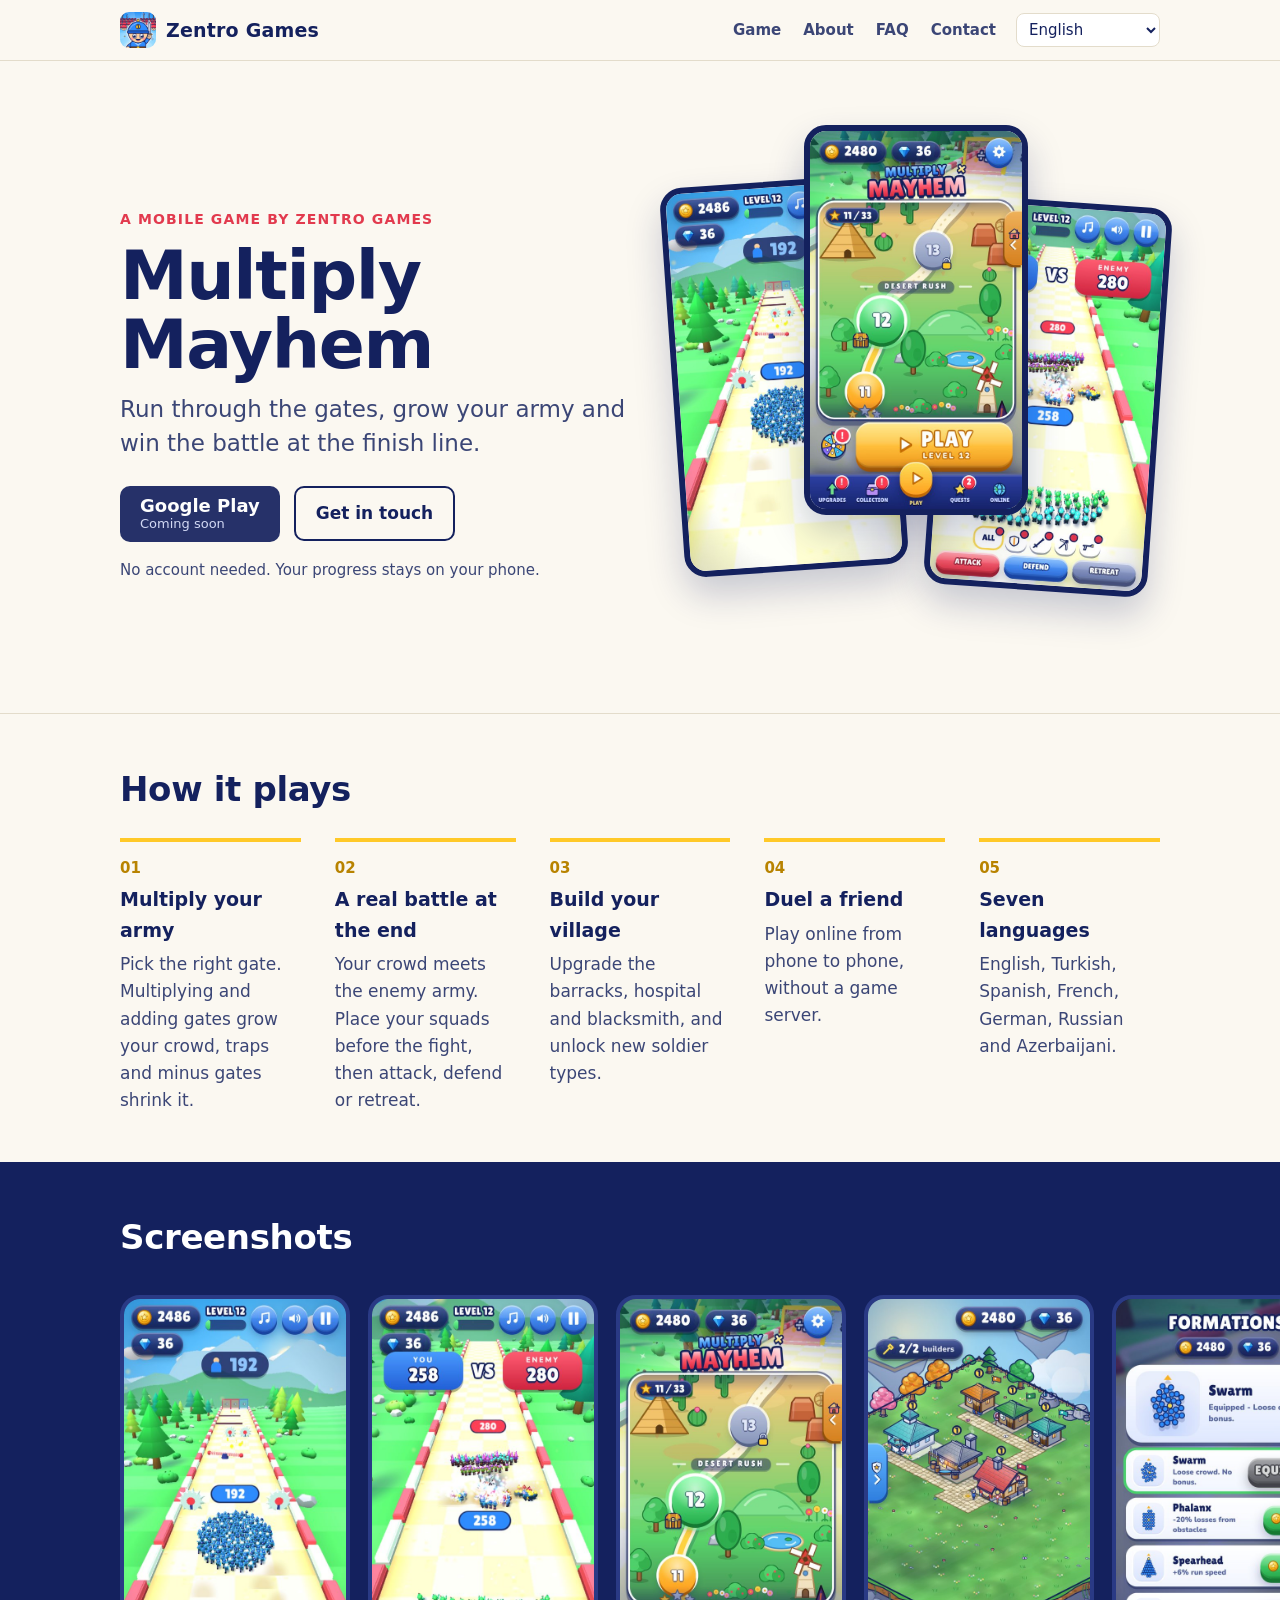
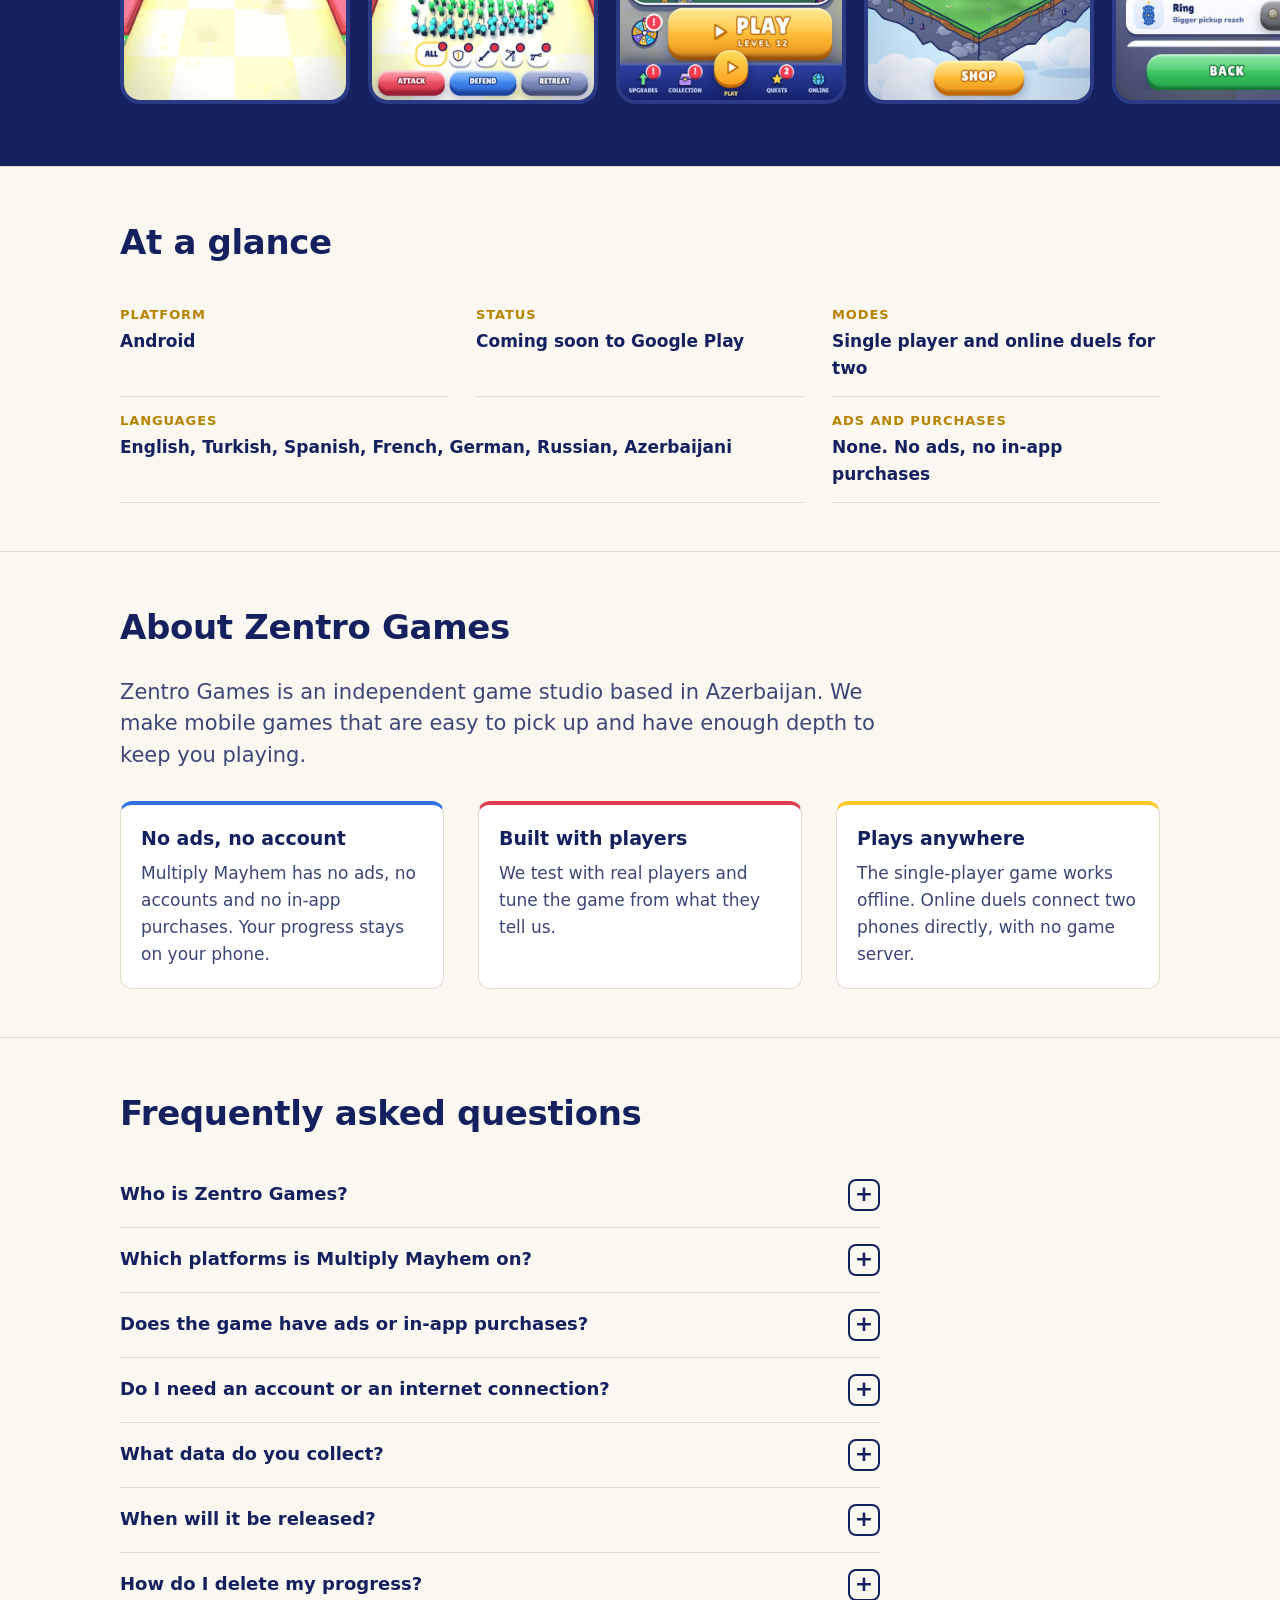
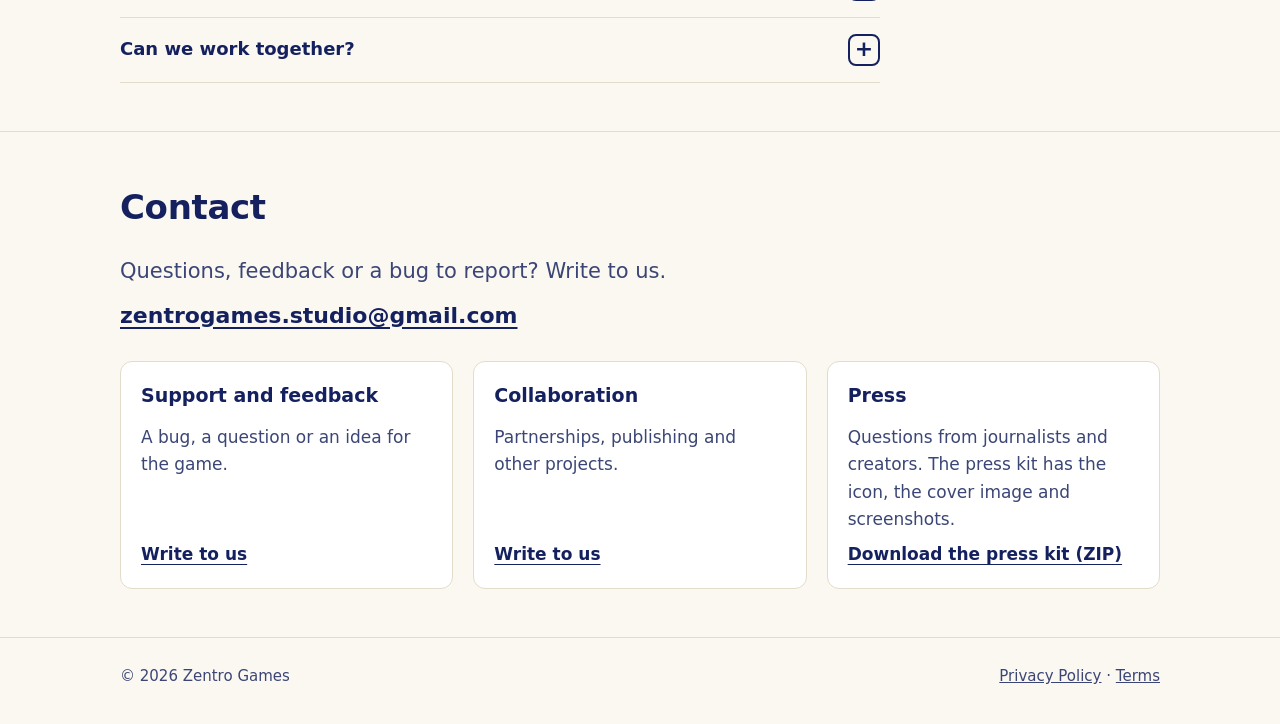
==== commit db47464c: "Add files via upload" ====
--- a/index.html
+++ b/index.html
@@ -8,13 +8,13 @@
 <meta name="theme-color" content="#fbf8f1">
 <link rel="canonical" href="https://zentrogames.github.io/">
 <link rel="icon" href="favicon.png">
-<link rel="apple-touch-icon" href="img/apple-touch-icon.png">
+<link rel="apple-touch-icon" href="apple-touch-icon.png">
 <meta property="og:type" content="website">
 <meta property="og:site_name" content="Zentro Games">
 <meta property="og:title" content="Zentro Games | Multiply Mayhem">
 <meta property="og:description" content="Run through the gates, grow your army and win the battle at the finish line. A mobile game by Zentro Games.">
 <meta property="og:url" content="https://zentrogames.github.io/">
-<meta property="og:image" content="https://zentrogames.github.io/img/og.jpg">
+<meta property="og:image" content="https://zentrogames.github.io/og.jpg">
 <meta property="og:image:width" content="1200">
 <meta property="og:image:height" content="630">
 <meta property="og:image:alt" content="Multiply Mayhem: an army running through multiplication gates">
@@ -23,14 +23,14 @@
 <script type="application/ld+json">
 {"@context":"https://schema.org","@graph":[
 {"@type":"Organization","@id":"https://zentrogames.github.io/#org","name":"Zentro Games","url":"https://zentrogames.github.io/","logo":"https://zentrogames.github.io/icon-512.png","email":"zentrogames.studio@gmail.com","address":{"@type":"PostalAddress","addressCountry":"AZ"}},
-{"@type":"VideoGame","name":"Multiply Mayhem","url":"https://zentrogames.github.io/","image":"https://zentrogames.github.io/img/og.jpg","applicationCategory":"GameApplication","operatingSystem":"Android","publisher":{"@id":"https://zentrogames.github.io/#org"},"inLanguage":["en","tr","es","fr","de","ru","az"]}
+{"@type":"VideoGame","name":"Multiply Mayhem","url":"https://zentrogames.github.io/","image":"https://zentrogames.github.io/og.jpg","applicationCategory":"GameApplication","operatingSystem":"Android","publisher":{"@id":"https://zentrogames.github.io/#org"},"inLanguage":["en","tr","es","fr","de","ru","az"]}
 ]}
 </script>
 </head>
 <body>
 <a class="skip" href="#top" data-i="skip">Skip to content</a>
 <header class="top">
-  <a class="brand" href="#top"><img src="img/icon-192.png" width="36" height="36" alt=""><span>Zentro Games</span></a>
+  <a class="brand" href="#top"><img src="icon-192.png" width="36" height="36" alt=""><span>Zentro Games</span></a>
   <label class="lang"><span class="sr" data-i="lang_label">Language</span>
     <select id="lang">
       <option value="en">English</option><option value="tr">T&uuml;rk&ccedil;e</option><option value="es">Espa&ntilde;ol</option>
@@ -58,9 +58,9 @@
       <p class="fine" data-i="fine">No account needed. Your progress stays on your phone.</p>
     </div>
     <div class="shots">
-      <img class="s1" src="img/shot-run.jpg" width="270" height="480" alt="Running an army through multiplication gates" data-ialt="alt_run">
-      <img class="s2" src="img/shot-map.jpg" width="270" height="480" alt="Level map in Multiply Mayhem" data-ialt="alt_menu">
-      <img class="s3" src="img/shot-battle.jpg" width="270" height="480" alt="Two armies fighting at the end of a level" data-ialt="alt_battle">
+      <img class="s1" src="shot-run.jpg" width="270" height="480" alt="Running an army through multiplication gates" data-ialt="alt_run">
+      <img class="s2" src="shot-map.jpg" width="270" height="480" alt="Level map in Multiply Mayhem" data-ialt="alt_menu">
+      <img class="s3" src="shot-battle.jpg" width="270" height="480" alt="Two armies fighting at the end of a level" data-ialt="alt_battle">
     </div>
   </section>
 
@@ -78,12 +78,12 @@
   <section class="band" id="shots" aria-labelledby="shots-h">
     <div class="wrap"><h2 id="shots-h" data-i="g_title">Screenshots</h2></div>
     <div class="reel" tabindex="0" role="region" aria-labelledby="shots-h">
-      <img src="img/shot-run.jpg" width="270" height="480" loading="lazy" alt="" data-ialt="alt_run">
-      <img src="img/shot-battle.jpg" width="270" height="480" loading="lazy" alt="" data-ialt="alt_battle">
-      <img src="img/shot-map.jpg" width="270" height="480" loading="lazy" alt="" data-ialt="alt_menu">
-      <img src="img/shot-village.jpg" width="270" height="480" loading="lazy" alt="" data-ialt="alt_village">
-      <img src="img/shot-formations.jpg" width="270" height="480" loading="lazy" alt="" data-ialt="alt_forms">
-      <img src="img/shot-book.jpg" width="270" height="480" loading="lazy" alt="" data-ialt="alt_book">
+      <img src="shot-run.jpg" width="270" height="480" loading="lazy" alt="" data-ialt="alt_run">
+      <img src="shot-battle.jpg" width="270" height="480" loading="lazy" alt="" data-ialt="alt_battle">
+      <img src="shot-map.jpg" width="270" height="480" loading="lazy" alt="" data-ialt="alt_menu">
+      <img src="shot-village.jpg" width="270" height="480" loading="lazy" alt="" data-ialt="alt_village">
+      <img src="shot-formations.jpg" width="270" height="480" loading="lazy" alt="" data-ialt="alt_forms">
+      <img src="shot-book.jpg" width="270" height="480" loading="lazy" alt="" data-ialt="alt_book">
     </div>
   </section>
 
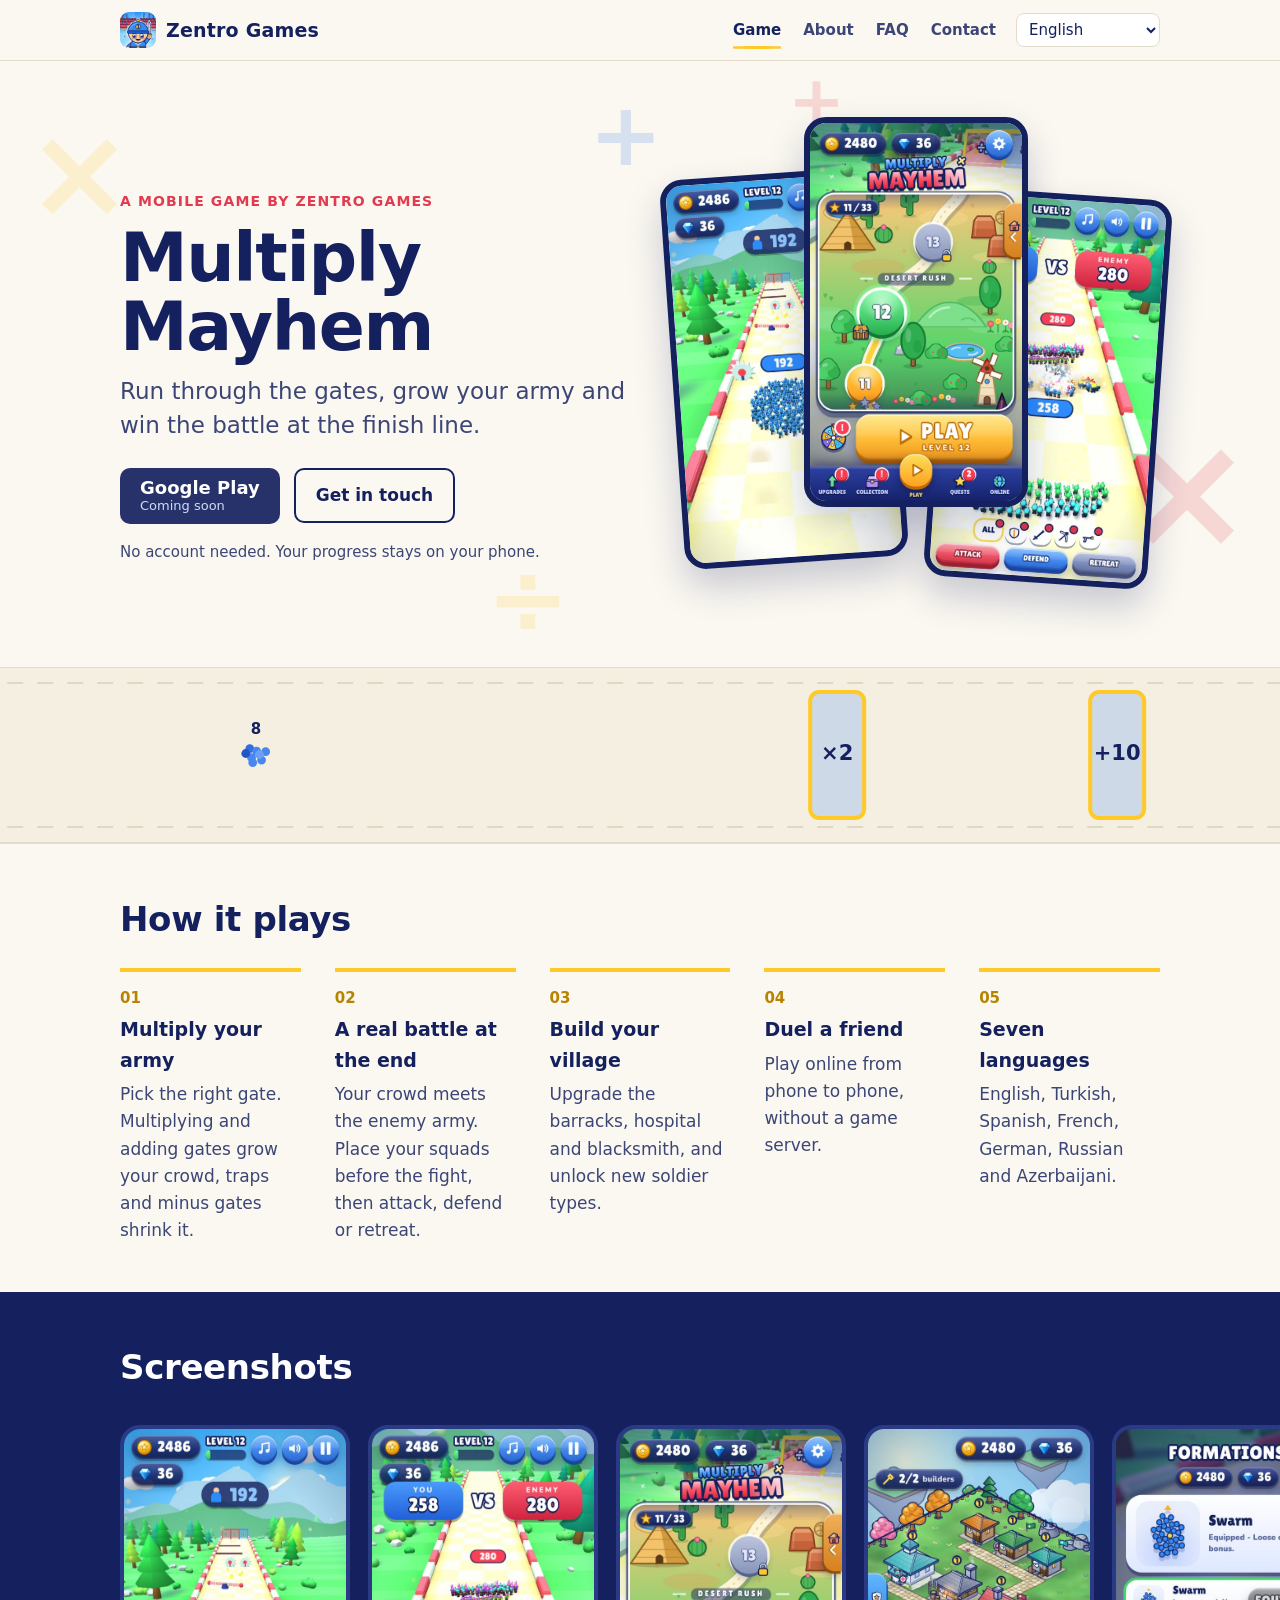
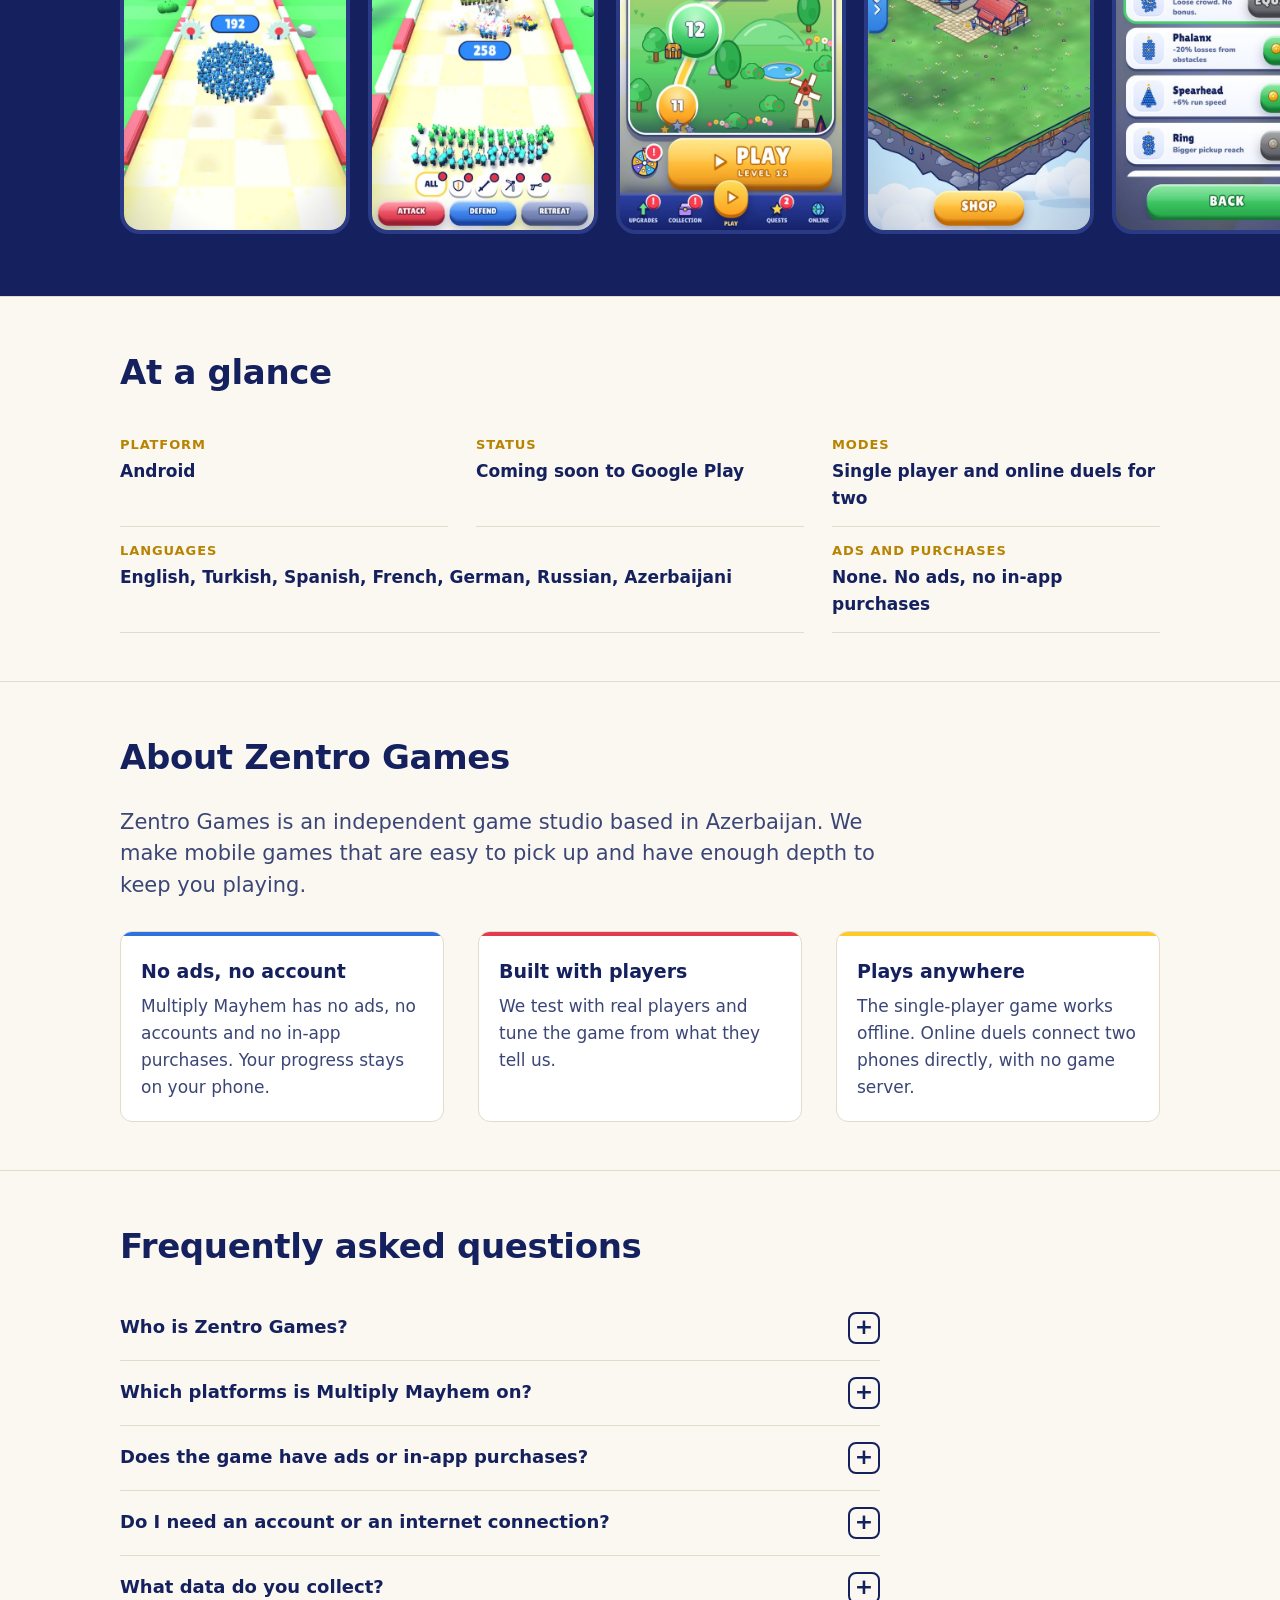
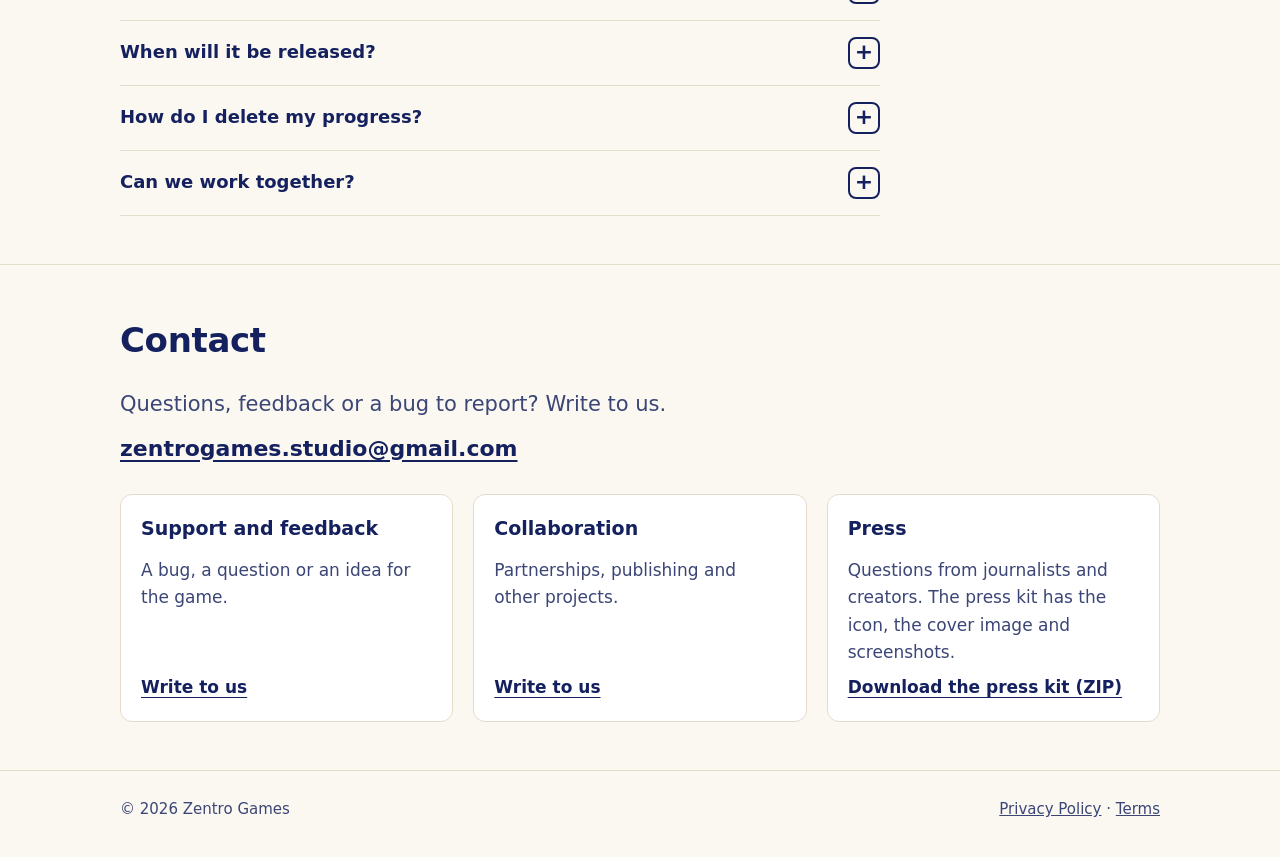
==== commit 62f6d87b: "Add files via upload" ====
--- a/index.html
+++ b/index.html
@@ -3,6 +3,7 @@
 <head>
 <meta charset="utf-8">
 <meta name="viewport" content="width=device-width,initial-scale=1">
+<script>document.documentElement.className+=" js"</script>
 <title>Zentro Games | Multiply Mayhem</title>
 <meta name="description" content="Zentro Games is an independent studio in Azerbaijan. Multiply Mayhem: run through the gates, grow your army and win the battle at the finish line. No ads, no account.">
 <meta name="theme-color" content="#fbf8f1">
@@ -28,6 +29,7 @@
 </script>
 </head>
 <body>
+<div class="prog" aria-hidden="true"></div>
 <a class="skip" href="#top" data-i="skip">Skip to content</a>
 <header class="top">
   <a class="brand" href="#top"><img src="icon-192.png" width="36" height="36" alt=""><span>Zentro Games</span></a>
@@ -47,15 +49,16 @@
 
 <main id="top">
   <section class="hero wrap" id="game">
+    <div class="hero-bg" aria-hidden="true"><i class="sh a" data-k=".10">&times;</i><i class="sh b" data-k=".18">+</i><i class="sh c" data-k=".06">&times;</i><i class="sh d" data-k=".14">&divide;</i><i class="sh e" data-k=".22">+</i></div>
     <div class="hero-text">
-      <p class="eyebrow" data-i="eyebrow">A mobile game by Zentro Games</p>
-      <h1>Multiply Mayhem</h1>
-      <p class="lead" data-i="lead">Run through the gates, grow your army and win the battle at the finish line.</p>
-      <p class="cta-row">
+      <p class="eyebrow ld" style="--i:0" data-i="eyebrow">A mobile game by Zentro Games</p>
+      <h1><span class="w"><span style="--i:1">Multiply</span></span> <span class="w"><span style="--i:2">Mayhem</span></span></h1>
+      <p class="lead ld" style="--i:3" data-i="lead">Run through the gates, grow your army and win the battle at the finish line.</p>
+      <p class="cta-row ld" style="--i:4">
         <span class="store" aria-disabled="true"><b data-i="store_a">Google Play</b><small data-i="store_b">Coming soon</small></span>
         <a class="ghost" href="#contact" data-i="cta_contact">Get in touch</a>
       </p>
-      <p class="fine" data-i="fine">No account needed. Your progress stays on your phone.</p>
+      <p class="fine ld" style="--i:5" data-i="fine">No account needed. Your progress stays on your phone.</p>
     </div>
     <div class="shots">
       <img class="s1" src="shot-run.jpg" width="270" height="480" alt="Running an army through multiplication gates" data-ialt="alt_run">
@@ -63,6 +66,8 @@
       <img class="s3" src="shot-battle.jpg" width="270" height="480" alt="Two armies fighting at the end of a level" data-ialt="alt_battle">
     </div>
   </section>
+
+  <div class="lane" aria-hidden="true"><canvas id="lane"></canvas></div>
 
   <section class="features wrap">
     <h2 data-i="f_title">How it plays</h2>
@@ -137,5 +142,6 @@
   <span><a href="privacy.html" data-i="f_privacy">Privacy Policy</a> &middot; <a href="terms.html" data-i="f_terms">Terms</a></span>
 </footer>
 <script src="app.js"></script>
+<script src="fx.js"></script>
 </body>
 </html>
--- a/style.css
+++ b/style.css
@@ -1,4 +1,4 @@
-:root{--ink:#14215e;--ink2:#3b4676;--bg:#fbf8f1;--line:#e3dccb;--blue:#2f6fe0;--red:#e23a4e;--sun:#ffc928;--sun-d:#b88300;--card:#fff;color-scheme:light}
+:root{--out:cubic-bezier(.16,1,.3,1);--spring:cubic-bezier(.34,1.56,.64,1);--ink:#14215e;--ink2:#3b4676;--bg:#fbf8f1;--line:#e3dccb;--blue:#2f6fe0;--red:#e23a4e;--sun:#ffc928;--sun-d:#b88300;--card:#fff;color-scheme:light}
 *{box-sizing:border-box}
 html{scroll-behavior:smooth;scroll-padding-top:84px}
 body{margin:0;font:17px/1.6 system-ui,-apple-system,"Segoe UI",Roboto,Arial,sans-serif;color:var(--ink);background:var(--bg)}
@@ -13,10 +13,10 @@
 .brand img{border-radius:9px}
 .top nav{display:flex;gap:22px;order:1}
 .top nav a{color:var(--ink2);text-decoration:none;font-weight:600;font-size:15px;padding:4px 0}
-.top nav a:hover{color:var(--ink);text-decoration:underline;text-decoration-color:var(--sun);text-decoration-thickness:3px;text-underline-offset:6px}
+.top nav a:hover{color:var(--ink)}
 .lang select{font:inherit;font-size:15px;color:var(--ink);background:#fff;border:1px solid var(--line);border-radius:8px;padding:6px 8px}
 .top .lang{order:2}
-.hero{display:grid;grid-template-columns:1.05fr 1fr;gap:40px;align-items:center;padding-top:64px;padding-bottom:48px}
+.hero{display:grid;grid-template-columns:1.05fr 1fr;gap:40px;align-items:center;padding-top:56px;padding-bottom:30px}
 .eyebrow{margin:0 0 10px;font-size:14px;font-weight:700;letter-spacing:.08em;text-transform:uppercase;color:var(--red)}
 h1{margin:0 0 14px;font-size:clamp(40px,7vw,68px);line-height:1.02;letter-spacing:-.02em;font-weight:900}
 .lead{font-size:clamp(19px,2.4vw,23px);line-height:1.45;margin:0 0 26px;color:var(--ink2);max-width:30em}
@@ -26,16 +26,16 @@
 .ghost{padding:12px 20px;border:2px solid var(--ink);border-radius:10px;color:var(--ink);font-weight:700;text-decoration:none}
 .ghost:hover{background:var(--ink);color:#fff}
 .fine{margin:0;font-size:15px;color:var(--ink2)}
-.shots{position:relative;height:540px}
+.shots{position:relative;height:520px}
 .shots img{position:absolute;width:min(46%,250px);height:auto;border-radius:22px;border:6px solid var(--ink);box-shadow:0 18px 36px rgba(20,33,94,.22);background:#fff}
-.s1{left:0;top:56px;transform:rotate(-4deg)}
+.s1{left:0;top:56px;rotate:-4deg}
 .s2{left:27%;top:0;z-index:2}
-.s3{right:0;top:76px;transform:rotate(4deg)}
+.s3{right:0;top:76px;rotate:4deg}
 .features,.facts,.about,.faq,.contact{padding-top:48px;padding-bottom:48px;border-top:1px solid var(--line)}
 h2{margin:0 0 22px;font-size:clamp(26px,3.6vw,34px);letter-spacing:-.01em}
 h3{margin:0 0 6px;font-size:19px}
 .features ol{list-style:none;margin:0;padding:0;display:grid;grid-template-columns:repeat(auto-fit,minmax(172px,1fr));gap:26px 34px;counter-reset:n}
-.features li{counter-increment:n;padding-top:14px;border-top:4px solid var(--sun)}
+.features li{counter-increment:n;padding-top:18px;position:relative}
 .features li::before{content:counter(n,decimal-leading-zero);display:block;font-weight:900;font-size:15px;color:var(--sun-d);margin-bottom:4px}
 .features p,.about p,.contact p{margin:0;color:var(--ink2);max-width:36em}
 /* screenshot reel */
@@ -54,10 +54,7 @@
 .lead2{font-size:clamp(18px,2.2vw,21px);line-height:1.5;color:var(--ink2);max-width:38em}
 .about .lead2{margin:0 0 30px}
 .pillars{list-style:none;margin:0;padding:0;display:grid;grid-template-columns:repeat(auto-fit,minmax(230px,1fr));gap:24px 34px}
-.pillars li{padding:18px 20px 20px;background:var(--card);border:1px solid var(--line);border-radius:12px}
-.pillars li:nth-child(1){border-top:4px solid var(--blue)}
-.pillars li:nth-child(2){border-top:4px solid var(--red)}
-.pillars li:nth-child(3){border-top:4px solid var(--sun)}
+.pillars li{position:relative;overflow:hidden;padding:24px 20px 20px;background:var(--card);border:1px solid var(--line);border-radius:12px}
 /* faq */
 .faq details{border-bottom:1px solid var(--line);max-width:760px}
 .faq summary{cursor:pointer;list-style:none;display:flex;justify-content:space-between;align-items:center;gap:16px;padding:16px 0;font-weight:700;font-size:18px}
@@ -83,11 +80,74 @@
   .facts dl{grid-template-columns:1fr 1fr}
   .hero{grid-template-columns:1fr;padding-top:36px}
   .shots{height:auto;display:flex;gap:10px;justify-content:center}
-  .shots img{position:static;width:31%;transform:none!important;border-width:4px;border-radius:16px}
+  .shots img{position:static;width:31%;rotate:0deg;border-width:4px;border-radius:16px}
   .top{flex-wrap:wrap;row-gap:8px;gap:12px}
-  .top nav{order:5;width:100%;gap:20px;overflow-x:auto;white-space:nowrap;padding-bottom:2px}
+  .top nav{order:5;width:100%;gap:20px;overflow-x:auto;white-space:nowrap;padding-bottom:8px;scrollbar-width:none}
+  .top nav::-webkit-scrollbar{display:none}
+  .mark{bottom:2px!important}
+  .lane{height:140px}
   html{scroll-padding-top:110px}
   .reel img{width:190px}
 }
 @media (max-width:520px){.facts dl{grid-template-columns:1fr}.facts dl>div:nth-child(4){grid-column:auto}}
 @media (prefers-reduced-motion:reduce){html{scroll-behavior:auto}.faq summary::after{transition:none}}
+
+/* ---------- motion ---------- */
+@keyframes rise{from{opacity:0;transform:translate3d(0,34px,0)}}
+@keyframes wordUp{from{transform:translate3d(0,108%,0)}}
+@keyframes phoneIn{from{opacity:0;transform:translate3d(0,120px,0) scale(.9)}}
+@keyframes float{0%,100%{transform:translate3d(0,0,0)}50%{transform:translate3d(0,-10px,0)}}
+@keyframes drift{0%,100%{transform:translate3d(0,0,0) rotate(0)}50%{transform:translate3d(12px,-16px,0) rotate(9deg)}}
+.prog{position:fixed;left:0;top:0;right:0;height:3px;z-index:30;background:var(--sun);transform:scaleX(0);transform-origin:0 50%;pointer-events:none}
+.top{transition:box-shadow .35s}
+.top.scrolled{box-shadow:0 10px 28px rgba(20,33,94,.09)}
+.top nav{position:relative}
+.top nav a{transition:color .25s}
+.top nav a.on{color:var(--ink)}
+.mark{position:absolute;left:0;bottom:-3px;width:1px;height:3px;border-radius:2px;background:var(--sun);transform-origin:0 50%;transform:translateX(0) scaleX(0);opacity:0;transition:transform .6s var(--out),opacity .3s;pointer-events:none}
+/* intro */
+.js:not(.ready) .ld{opacity:0}
+.ready .ld{animation:rise 1s var(--out) backwards;animation-delay:calc(var(--i,0)*90ms + 80ms)}
+h1 .w{display:inline-block;overflow:hidden;vertical-align:top;padding:0 .04em .14em 0;margin-bottom:-.14em}
+h1 .w>span{display:inline-block}
+.js:not(.ready) h1 .w>span{transform:translate3d(0,108%,0)}
+.ready h1 .w>span{animation:wordUp 1.1s var(--out) backwards;animation-delay:calc(var(--i,1)*110ms + 100ms)}
+.js:not(.ready) .shots img{opacity:0}
+.ready .shots img{animation-name:phoneIn,float;animation-timing-function:var(--out),ease-in-out;animation-fill-mode:backwards,none;animation-iteration-count:1,infinite}
+.ready .s1{animation-duration:1.2s,7s;animation-delay:.35s,1.6s}
+.ready .s2{animation-duration:1.2s,8s;animation-delay:.5s,1.9s}
+.ready .s3{animation-duration:1.2s,6.5s;animation-delay:.65s,1.4s}
+/* hero shapes */
+.hero{position:relative}
+.hero-bg{position:absolute;inset:0;overflow:hidden;overflow:clip;pointer-events:none;z-index:0}
+.hero>.hero-text,.hero>.shots{position:relative;z-index:1}
+.sh{position:absolute;font-style:normal;font-weight:900;line-height:1;opacity:.17;animation:drift 12s ease-in-out infinite;will-change:transform}
+.sh.a{left:2%;top:8%;font-size:128px;color:var(--sun)}
+.sh.b{left:46%;top:5%;font-size:88px;color:var(--blue);animation-delay:-3s}
+.sh.c{right:2%;top:58%;font-size:160px;color:var(--red);animation-delay:-6s}
+.sh.d{left:38%;bottom:3%;font-size:100px;color:var(--sun);animation-delay:-8s}
+.sh.e{right:34%;top:1%;font-size:68px;color:var(--red);animation-delay:-2s}
+/* running crowd lane */
+.lane{height:176px;background:#f4efe1;border-top:1px solid var(--line);border-bottom:1px solid var(--line);overflow:hidden}
+.lane canvas{display:block;width:100%;height:100%}
+/* reveal on scroll */
+.js .rv:not(.in){opacity:0}
+.rv.in{animation:rise .95s var(--out) backwards;animation-delay:calc(var(--i,0)*75ms)}
+.features li::after,.pillars li::after{content:"";position:absolute;left:0;right:0;top:0;height:4px;background:var(--sun);transform-origin:0 50%;transition:transform 1.1s var(--out) calc(var(--i,0)*75ms + .12s)}
+.pillars li:nth-child(1)::after{background:var(--blue)}
+.pillars li:nth-child(2)::after{background:var(--red)}
+.js .features li:not(.in)::after,.js .pillars li:not(.in)::after{transform:scaleX(0)}
+/* touch feedback and hover */
+.ghost,.store{transition:transform .4s var(--spring),background .25s,color .25s}
+.ghost:active,.store:active,.cards a:active{transform:scale(.96)}
+@media (hover:hover){
+  .pillars li,.cards>div{transition:transform .55s var(--spring),box-shadow .4s}
+  .pillars li:hover,.cards>div:hover{transform:translateY(-6px);box-shadow:0 18px 34px rgba(20,33,94,.12)}
+  .reel img{transition:transform .55s var(--spring)}
+  .reel img:hover{transform:translateY(-8px) scale(1.02)}
+  .ghost:hover,.store:hover{transform:translateY(-2px)}
+}
+@media (prefers-reduced-motion:reduce){
+  *,*::before,*::after{animation:none!important;transition:none!important}
+  .prog{display:none}
+}
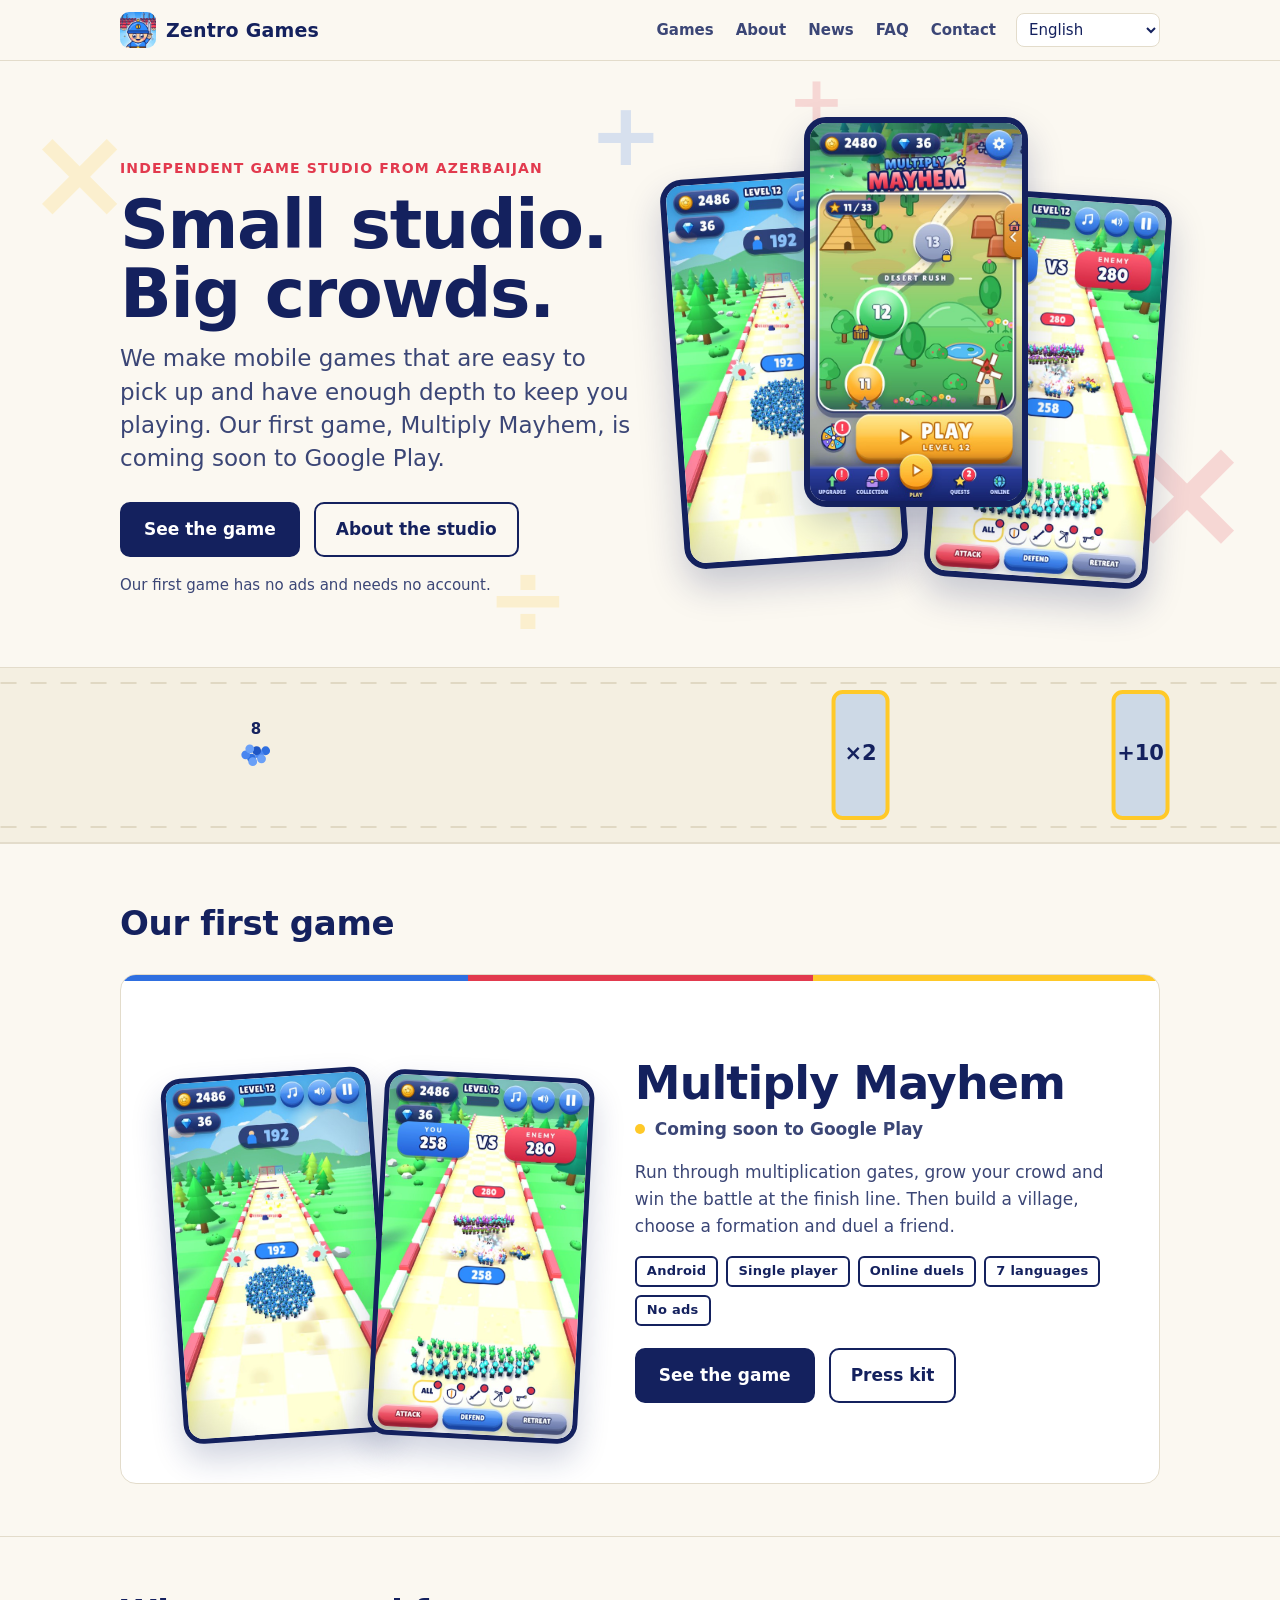
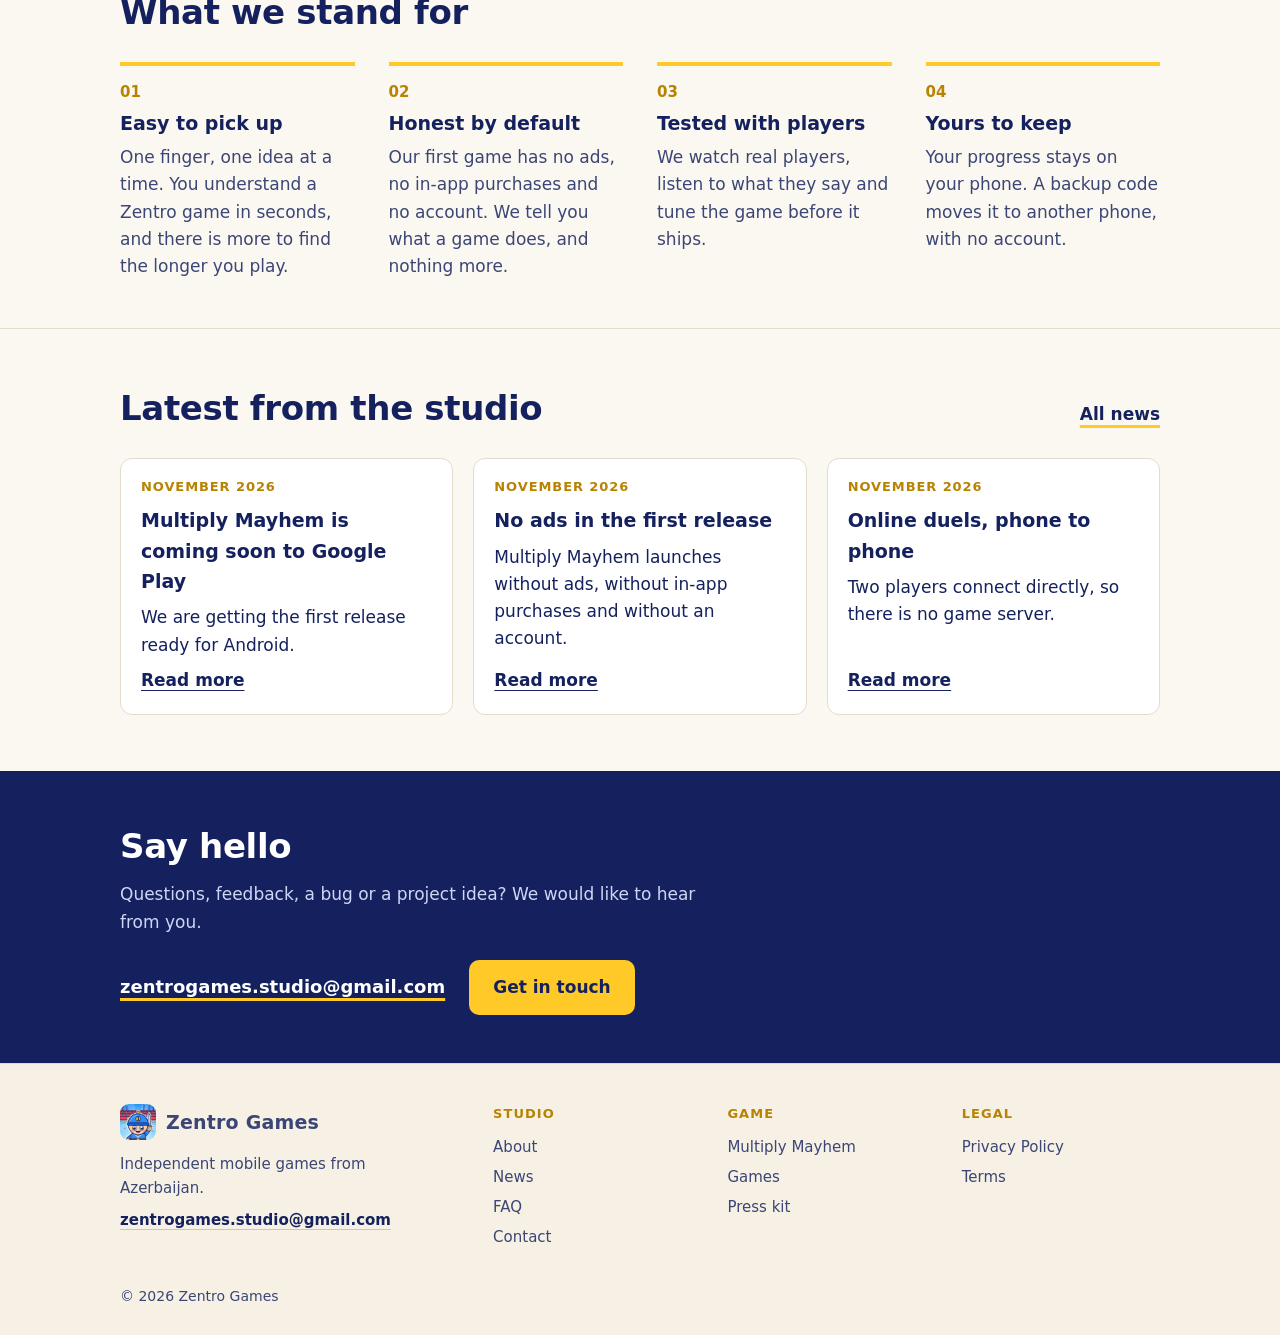
==== commit 741faecf: "Add files via upload" ====
--- a/index.html
+++ b/index.html
@@ -4,16 +4,16 @@
 <meta charset="utf-8">
 <meta name="viewport" content="width=device-width,initial-scale=1">
 <script>document.documentElement.className+=" js"</script>
-<title>Zentro Games | Multiply Mayhem</title>
-<meta name="description" content="Zentro Games is an independent studio in Azerbaijan. Multiply Mayhem: run through the gates, grow your army and win the battle at the finish line. No ads, no account.">
+<title>Zentro Games | Independent mobile games from Azerbaijan</title>
+<meta name="description" content="Zentro Games is an independent game studio in Azerbaijan. Our first game, Multiply Mayhem, is coming soon to Google Play. No ads, no account.">
 <meta name="theme-color" content="#fbf8f1">
 <link rel="canonical" href="https://zentrogames.github.io/">
 <link rel="icon" href="favicon.png">
 <link rel="apple-touch-icon" href="apple-touch-icon.png">
 <meta property="og:type" content="website">
 <meta property="og:site_name" content="Zentro Games">
-<meta property="og:title" content="Zentro Games | Multiply Mayhem">
-<meta property="og:description" content="Run through the gates, grow your army and win the battle at the finish line. A mobile game by Zentro Games.">
+<meta property="og:title" content="Zentro Games | Independent mobile games from Azerbaijan">
+<meta property="og:description" content="Zentro Games is an independent game studio in Azerbaijan. Our first game, Multiply Mayhem, is coming soon to Google Play. No ads, no account.">
 <meta property="og:url" content="https://zentrogames.github.io/">
 <meta property="og:image" content="https://zentrogames.github.io/og.jpg">
 <meta property="og:image:width" content="1200">
@@ -22,43 +22,38 @@
 <meta name="twitter:card" content="summary_large_image">
 <link rel="stylesheet" href="style.css">
 <script type="application/ld+json">
-{"@context":"https://schema.org","@graph":[
-{"@type":"Organization","@id":"https://zentrogames.github.io/#org","name":"Zentro Games","url":"https://zentrogames.github.io/","logo":"https://zentrogames.github.io/icon-512.png","email":"zentrogames.studio@gmail.com","address":{"@type":"PostalAddress","addressCountry":"AZ"}},
-{"@type":"VideoGame","name":"Multiply Mayhem","url":"https://zentrogames.github.io/","image":"https://zentrogames.github.io/og.jpg","applicationCategory":"GameApplication","operatingSystem":"Android","publisher":{"@id":"https://zentrogames.github.io/#org"},"inLanguage":["en","tr","es","fr","de","ru","az"]}
-]}
+{"@context":"https://schema.org","@graph":[{"@type":"Organization","@id":"https://zentrogames.github.io/#org","name":"Zentro Games","url":"https://zentrogames.github.io/","logo":"https://zentrogames.github.io/icon-512.png","email":"zentrogames.studio@gmail.com","address":{"@type":"PostalAddress","addressCountry":"AZ"}},{"@type":"WebSite","name":"Zentro Games","url":"https://zentrogames.github.io/","publisher":{"@id":"https://zentrogames.github.io/#org"},"inLanguage":["en","tr","es","fr","de","ru","az"]}]}
 </script>
 </head>
-<body>
+<body data-t="t_home">
 <div class="prog" aria-hidden="true"></div>
 <a class="skip" href="#top" data-i="skip">Skip to content</a>
 <header class="top">
-  <a class="brand" href="#top"><img src="icon-192.png" width="36" height="36" alt=""><span>Zentro Games</span></a>
+  <a class="brand" href="index.html"><img src="icon-192.png" width="36" height="36" alt=""><span>Zentro Games</span></a>
   <label class="lang"><span class="sr" data-i="lang_label">Language</span>
     <select id="lang">
       <option value="en">English</option><option value="tr">T&uuml;rk&ccedil;e</option><option value="es">Espa&ntilde;ol</option>
       <option value="fr">Fran&ccedil;ais</option><option value="de">Deutsch</option><option value="ru">&#1056;&#1091;&#1089;&#1089;&#1082;&#1080;&#1081;</option><option value="az">Az&#601;rbaycanca</option>
     </select>
   </label>
-  <nav aria-label="Main">
-    <a href="#game" data-i="nav_game">Game</a>
-    <a href="#about" data-i="nav_about">About</a>
-    <a href="#faq" data-i="nav_faq">FAQ</a>
-    <a href="#contact" data-i="nav_contact">Contact</a>
+  <nav aria-label="Main menu" data-ial="ar_main">
+    <a href="games.html" data-i="nav_games">Games</a>
+    <a href="about.html" data-i="nav_about">About</a>
+    <a href="news.html" data-i="nav_news">News</a>
+    <a href="faq.html" data-i="nav_faq">FAQ</a>
+    <a href="contact.html" data-i="nav_contact">Contact</a>
   </nav>
 </header>
 
 <main id="top">
-  <section class="hero wrap" id="game">
+  <section class="hero wrap">
     <div class="hero-bg" aria-hidden="true"><i class="sh a" data-k=".10">&times;</i><i class="sh b" data-k=".18">+</i><i class="sh c" data-k=".06">&times;</i><i class="sh d" data-k=".14">&divide;</i><i class="sh e" data-k=".22">+</i></div>
     <div class="hero-text">
-      <p class="eyebrow ld" style="--i:0" data-i="eyebrow">A mobile game by Zentro Games</p>
-      <h1><span class="w"><span style="--i:1">Multiply</span></span> <span class="w"><span style="--i:2">Mayhem</span></span></h1>
-      <p class="lead ld" style="--i:3" data-i="lead">Run through the gates, grow your army and win the battle at the finish line.</p>
-      <p class="cta-row ld" style="--i:4">
-        <span class="store" aria-disabled="true"><b data-i="store_a">Google Play</b><small data-i="store_b">Coming soon</small></span>
-        <a class="ghost" href="#contact" data-i="cta_contact">Get in touch</a>
-      </p>
-      <p class="fine ld" style="--i:5" data-i="fine">No account needed. Your progress stays on your phone.</p>
+      <p class="eyebrow ld" style="--i:0" data-i="h_eyebrow">Independent game studio from Azerbaijan</p>
+      <h1 class="split" data-i="h_h1">Small studio. Big crowds.</h1>
+      <p class="lead ld" style="--i:3" data-i="h_lead">We make mobile games that are easy to pick up and have enough depth to keep you playing. Our first game, Multiply Mayhem, is coming soon to Google Play.</p>
+      <p class="cta-row ld" style="--i:4"><a class="btn" href="multiply-mayhem.html" data-i="btn_meet">See the game</a> <a class="ghost" href="about.html" data-i="btn_about">About the studio</a></p>
+      <p class="fine ld" style="--i:5" data-i="h_fine">Our first game has no ads and needs no account.</p>
     </div>
     <div class="shots">
       <img class="s1" src="shot-run.jpg" width="270" height="480" alt="Running an army through multiplication gates" data-ialt="alt_run">
@@ -69,77 +64,63 @@
 
   <div class="lane" aria-hidden="true"><canvas id="lane"></canvas></div>
 
-  <section class="features wrap">
-    <h2 data-i="f_title">How it plays</h2>
-    <ol>
-      <li><h3 data-i="f1_h">Multiply your army</h3><p data-i="f1_p">Pick the right gate. Multiplying and adding gates grow your crowd, traps and minus gates shrink it.</p></li>
-      <li><h3 data-i="f2_h">A real battle at the end</h3><p data-i="f2_p">Your crowd meets the enemy army. Place your squads before the fight, then attack, defend or retreat.</p></li>
-      <li><h3 data-i="f3_h">Build your village</h3><p data-i="f3_p">Upgrade the barracks, hospital and blacksmith, and unlock new soldier types.</p></li>
-      <li><h3 data-i="f4_h">Duel a friend</h3><p data-i="f4_p">Play online from phone to phone, without a game server.</p></li>
-      <li><h3 data-i="f5_h">Seven languages</h3><p data-i="f5_p">English, Turkish, Spanish, French, German, Russian and Azerbaijani.</p></li>
-    </ol>
+  <section class="feat-sec wrap">
+    <h2 data-rv data-i="h_feat_t">Our first game</h2>
+    <article class="feat" data-rv>
+      <div class="feat-vis" aria-hidden="false">
+        <img class="fv1" src="shot-run.jpg" width="270" height="480" loading="lazy" data-par=".035" alt="Running an army through multiplication gates" data-ialt="alt_run">
+        <img class="fv2" src="shot-battle.jpg" width="270" height="480" loading="lazy" data-par=".08" alt="Two armies fighting at the end of a level" data-ialt="alt_battle">
+      </div>
+      <div class="feat-txt">
+        <h3 class="gname">Multiply Mayhem</h3>
+        <p class="status"><i class="dot" aria-hidden="true"></i><span data-i="fv2">Coming soon to Google Play</span></p>
+        <p data-i="h_feat_p">Run through multiplication gates, grow your crowd and win the battle at the finish line. Then build a village, choose a formation and duel a friend.</p>
+        <ul class="tags"><li>Android</li><li data-i="tg2">Single player</li><li data-i="tg3">Online duels</li><li data-i="tg4">7 languages</li><li data-i="tg5">No ads</li></ul>
+        <p class="cta-row"><a class="btn" href="multiply-mayhem.html" data-i="btn_meet">See the game</a> <a class="ghost" href="presskit.zip" download data-i="ft_kit">Press kit</a></p>
+      </div>
+    </article>
   </section>
 
-  <section class="band" id="shots" aria-labelledby="shots-h">
-    <div class="wrap"><h2 id="shots-h" data-i="g_title">Screenshots</h2></div>
-    <div class="reel" tabindex="0" role="region" aria-labelledby="shots-h">
-      <img src="shot-run.jpg" width="270" height="480" loading="lazy" alt="" data-ialt="alt_run">
-      <img src="shot-battle.jpg" width="270" height="480" loading="lazy" alt="" data-ialt="alt_battle">
-      <img src="shot-map.jpg" width="270" height="480" loading="lazy" alt="" data-ialt="alt_menu">
-      <img src="shot-village.jpg" width="270" height="480" loading="lazy" alt="" data-ialt="alt_village">
-      <img src="shot-formations.jpg" width="270" height="480" loading="lazy" alt="" data-ialt="alt_forms">
-      <img src="shot-book.jpg" width="270" height="480" loading="lazy" alt="" data-ialt="alt_book">
-    </div>
+  <section class="features wrap">
+    <h2 data-rv data-i="h_val_t">What we stand for</h2>
+    <ol><li data-rv><h3 data-i="hp1_h">Easy to pick up</h3><p data-i="hp1_p">One finger, one idea at a time. You understand a Zentro game in seconds, and there is more to find the longer you play.</p></li><li data-rv><h3 data-i="hp2_h">Honest by default</h3><p data-i="hp2_p">Our first game has no ads, no in-app purchases and no account. We tell you what a game does, and nothing more.</p></li><li data-rv><h3 data-i="hp3_h">Tested with players</h3><p data-i="hp3_p">We watch real players, listen to what they say and tune the game before it ships.</p></li><li data-rv><h3 data-i="hp4_h">Yours to keep</h3><p data-i="hp4_p">Your progress stays on your phone. A backup code moves it to another phone, with no account.</p></li></ol>
   </section>
 
-  <section class="facts wrap">
-    <h2 data-i="g_facts">At a glance</h2>
-    <dl>
-      <div><dt data-i="fk1">Platform</dt><dd data-i="fv1">Android</dd></div>
-      <div><dt data-i="fk2">Status</dt><dd data-i="fv2">Coming soon to Google Play</dd></div>
-      <div><dt data-i="fk3">Modes</dt><dd data-i="fv3">Single player and online duels for two</dd></div>
-      <div><dt data-i="fk4">Languages</dt><dd data-i="fv4">English, Turkish, Spanish, French, German, Russian, Azerbaijani</dd></div>
-      <div><dt data-i="fk5">Ads and purchases</dt><dd data-i="fv5">None. No ads, no in-app purchases</dd></div>
-    </dl>
+  <section class="news-sec wrap">
+    <div class="sec-head"><h2 data-rv data-i="h_news_t">Latest from the studio</h2> <a class="more" href="news.html" data-rv data-i="btn_all_news">All news</a></div>
+    <div class="cards"><div data-rv><p class="meta"><time datetime="2026-11" data-i="n_date">November 2026</time></p><h3 data-i="n1_t">Multiply Mayhem is coming soon to Google Play</h3><p data-i="n1_s">We are getting the first release ready for Android.</p><a href="news.html#n1" data-i="btn_more">Read more</a></div><div data-rv><p class="meta"><time datetime="2026-11" data-i="n_date">November 2026</time></p><h3 data-i="n2_t">No ads in the first release</h3><p data-i="n2_s">Multiply Mayhem launches without ads, without in-app purchases and without an account.</p><a href="news.html#n2" data-i="btn_more">Read more</a></div><div data-rv><p class="meta"><time datetime="2026-11" data-i="n_date">November 2026</time></p><h3 data-i="n3_t">Online duels, phone to phone</h3><p data-i="n3_s">Two players connect directly, so there is no game server.</p><a href="news.html#n3" data-i="btn_more">Read more</a></div></div>
   </section>
 
-  <section class="about wrap" id="about">
-    <h2 data-i="a_title">About Zentro Games</h2>
-    <p class="lead2" data-i="a_p">Zentro Games is an independent game studio based in Azerbaijan. We make mobile games that are easy to pick up and have enough depth to keep you playing.</p>
-    <ul class="pillars">
-      <li><h3 data-i="p1_h">No ads, no account</h3><p data-i="p1_p">Multiply Mayhem has no ads, no accounts and no in-app purchases. Your progress stays on your phone.</p></li>
-      <li><h3 data-i="p2_h">Built with players</h3><p data-i="p2_p">We test with real players and tune the game from what they tell us.</p></li>
-      <li><h3 data-i="p3_h">Plays anywhere</h3><p data-i="p3_p">The single-player game works offline. Online duels connect two phones directly, with no game server.</p></li>
-    </ul>
-  </section>
+  <section class="cta">
+  <div class="cta-in wrap">
+    <div class="cta-txt"><h2 data-rv data-i="h_ct_t">Say hello</h2><p data-rv data-i="h_ct_p">Questions, feedback, a bug or a project idea? We would like to hear from you.</p></div>
+    <div class="cta-act" data-rv><a class="mail" href="mailto:zentrogames.studio@gmail.com">zentrogames.studio@gmail.com</a><a class="btn sun" href="contact.html" data-i="cta_contact">Get in touch</a></div>
+  </div>
+</section>
 
-  <section class="faq wrap" id="faq">
-    <h2 data-i="q_title">Frequently asked questions</h2>
-    <details><summary data-i="q1">Who is Zentro Games?</summary><p data-i="a1">An independent game studio based in Azerbaijan. We make mobile games. Multiply Mayhem is our current game.</p></details>
-    <details><summary data-i="q2">Which platforms is Multiply Mayhem on?</summary><p data-i="a2">Android. It is coming soon to Google Play.</p></details>
-    <details><summary data-i="q3">Does the game have ads or in-app purchases?</summary><p data-i="a3">No. There are no ads and no in-app purchases.</p></details>
-    <details><summary data-i="q4">Do I need an account or an internet connection?</summary><p data-i="a4">No account is needed. The single-player game works offline. Online duels connect two phones directly: over the internet, the same Wi-Fi, Wi-Fi Direct or Bluetooth.</p></details>
-    <details><summary data-i="q5">What data do you collect?</summary><p data-i="a5">None. Your progress is saved on your device only. The Privacy Policy in the footer has the details.</p></details>
-    <details><summary data-i="q6">When will it be released?</summary><p data-i="a6">We do not have a date to share yet. We will announce it on this site.</p></details>
-    <details><summary data-i="q7">How do I delete my progress?</summary><p data-i="a7">Open Settings in the game and choose Reset progress.</p></details>
-    <details><summary data-i="q8">Can we work together?</summary><p data-i="a8">Yes. Write to us and tell us about your idea.</p></details>
-  </section>
-
-  <section class="contact wrap" id="contact">
-    <h2 data-i="c_title">Contact</h2>
-    <p class="lead2" data-i="c_p">Questions, feedback or a bug to report? Write to us.</p>
-    <p class="mailline"><a class="mail" href="mailto:zentrogames.studio@gmail.com">zentrogames.studio@gmail.com</a></p>
-    <div class="cards">
-      <div><h3 data-i="c_sup_h">Support and feedback</h3><p data-i="c_sup_p">A bug, a question or an idea for the game.</p><a href="mailto:zentrogames.studio@gmail.com?subject=Support" data-i="c_write">Write to us</a></div>
-      <div><h3 data-i="c_biz_h">Collaboration</h3><p data-i="c_biz_p">Partnerships, publishing and other projects.</p><a href="mailto:zentrogames.studio@gmail.com?subject=Collaboration" data-i="c_write">Write to us</a></div>
-      <div><h3 data-i="c_press_h">Press</h3><p data-i="c_press_p">Questions from journalists and creators. The press kit has the icon, the cover image and screenshots.</p><a href="presskit.zip" download data-i="c_kit">Download the press kit (ZIP)</a></div>
-    </div>
-  </section>
 </main>
 
-<footer>
-  <span>&copy; 2026 Zentro Games</span>
-  <span><a href="privacy.html" data-i="f_privacy">Privacy Policy</a> &middot; <a href="terms.html" data-i="f_terms">Terms</a></span>
+<footer class="ft">
+  <div class="ft-in wrap">
+    <div class="ft-brand">
+      <a class="brand" href="index.html"><img src="icon-192.png" width="36" height="36" alt=""><span>Zentro Games</span></a>
+      <p data-i="ft_tag">Independent mobile games from Azerbaijan.</p>
+      <a class="mail" href="mailto:zentrogames.studio@gmail.com">zentrogames.studio@gmail.com</a>
+    </div>
+    <div class="ft-col"><h4 data-i="ft_studio">Studio</h4><ul>
+      <li><a href="about.html" data-i="nav_about">About</a></li>
+      <li><a href="news.html" data-i="nav_news">News</a></li>
+      <li><a href="faq.html" data-i="nav_faq">FAQ</a></li>
+      <li><a href="contact.html" data-i="nav_contact">Contact</a></li></ul></div>
+    <div class="ft-col"><h4 data-i="ft_game">Game</h4><ul>
+      <li><a href="multiply-mayhem.html">Multiply Mayhem</a></li>
+      <li><a href="games.html" data-i="nav_games">Games</a></li>
+      <li><a href="presskit.zip" download data-i="ft_kit">Press kit</a></li></ul></div>
+    <div class="ft-col"><h4 data-i="ft_legal">Legal</h4><ul>
+      <li><a href="privacy.html" data-i="f_privacy">Privacy Policy</a></li>
+      <li><a href="terms.html" data-i="f_terms">Terms</a></li></ul></div>
+  </div>
+  <p class="ft-copy wrap">&copy; 2026 Zentro Games</p>
 </footer>
 <script src="app.js"></script>
 <script src="fx.js"></script>
--- a/style.css
+++ b/style.css
@@ -151,3 +151,167 @@
   *,*::before,*::after{animation:none!important;transition:none!important}
   .prog{display:none}
 }
+
+/* ---------- multi-page site ---------- */
+.top nav a[aria-current=page]{color:var(--ink)}
+.btn{display:inline-flex;align-items:center;gap:8px;padding:12px 22px;border-radius:10px;background:var(--ink);color:#fff;font-weight:800;text-decoration:none;border:2px solid var(--ink);transition:transform .4s var(--spring),box-shadow .3s,background .25s,color .25s}
+.btn:active{transform:scale(.96)}
+.btn.sun{background:var(--sun);border-color:var(--sun);color:var(--ink)}
+.ghost.light{border-color:#fff;color:#fff}
+.ghost.light:hover{background:#fff;color:var(--ink)}
+.more{font-weight:800;color:var(--ink);text-underline-offset:5px;text-decoration-color:var(--sun);text-decoration-thickness:3px;white-space:nowrap}
+.crumbs{display:flex;flex-wrap:wrap;align-items:center;gap:4px 8px;margin:0 0 18px;font-size:14px;font-weight:600;color:var(--ink2)}
+.crumbs a{color:var(--ink2);text-decoration:none}
+.crumbs a:hover{color:var(--ink);text-decoration:underline;text-decoration-color:var(--sun);text-decoration-thickness:2px;text-underline-offset:4px}
+.crumbs i{font-style:normal;opacity:.45}
+.crumbs [aria-current]{color:var(--ink)}
+.pagehead{position:relative;padding-top:46px;padding-bottom:42px}
+.pagehead>.crumbs,.pagehead>.ph-text{position:relative;z-index:1}
+.pagehead h1{font-size:clamp(34px,6vw,58px);margin-bottom:12px}
+.pagehead .lead2{margin:0}
+.hero-text .crumbs{margin-bottom:22px}
+/* featured game card */
+.feat-sec{padding-top:52px;padding-bottom:52px;border-top:1px solid var(--line)}
+.feat-sec>h2{margin-bottom:24px}
+.pagehead+.feat-sec{border-top:0;padding-top:6px}
+.feat{position:relative;overflow:hidden;display:grid;grid-template-columns:.95fr 1.05fr;gap:36px;align-items:center;padding:36px 38px 32px;background:var(--card);border:1px solid var(--line);border-radius:16px}
+.feat::before{content:"";position:absolute;left:0;top:0;right:0;height:6px;background:linear-gradient(90deg,var(--blue) 0 33.4%,var(--red) 33.4% 66.7%,var(--sun) 66.7%)}
+.feat-vis{position:relative;height:440px}
+.feat-vis img{position:absolute;width:min(48%,210px);height:auto;border-radius:20px;border:5px solid var(--ink);box-shadow:0 16px 32px rgba(20,33,94,.2);background:#fff}
+.feat-vis .fv1{left:3%;top:34px;rotate:-4deg}
+.feat-vis .fv2{right:3%;top:0;rotate:3deg}
+.gname{margin:0 0 8px;font-size:clamp(32px,4.6vw,46px);line-height:1.04;letter-spacing:-.02em;font-weight:900}
+.status{display:flex;align-items:center;gap:10px;margin:0 0 14px;font-weight:700;color:var(--ink2)}
+.dot{flex:0 0 auto;width:10px;height:10px;border-radius:50%;background:var(--sun);animation:ping 2.2s ease-out infinite}
+@keyframes ping{0%{box-shadow:0 0 0 0 rgba(255,201,40,.75)}70%,100%{box-shadow:0 0 0 11px rgba(255,201,40,0)}}
+.feat-txt>p{margin:0 0 16px;color:var(--ink2);max-width:34em}
+.feat-txt .cta-row{margin:0}
+.tags{list-style:none;margin:0 0 22px;padding:0;display:flex;flex-wrap:wrap;gap:8px}
+.tags li{padding:3px 10px;border:2px solid var(--ink);border-radius:6px;font-size:13px;font-weight:800;letter-spacing:.02em}
+/* stat strip */
+.stats{padding-top:0;padding-bottom:0;border-top:1px solid var(--line);border-bottom:1px solid var(--line)}
+.stats-in{display:grid;grid-template-columns:repeat(4,1fr)}
+.stat{padding:28px 16px 26px 0;border-right:1px solid var(--line)}
+.stat+.stat{padding-left:26px}
+.stat:last-child{border-right:0}
+.stat b{display:block;font-size:clamp(44px,7vw,74px);line-height:1;font-weight:900;letter-spacing:-.03em;font-variant-numeric:tabular-nums}
+.stat span{display:block;margin-top:8px;font-size:13px;font-weight:800;letter-spacing:.07em;text-transform:uppercase;color:var(--sun-d)}
+/* sections */
+.news-sec{padding-top:52px;padding-bottom:56px;border-top:1px solid var(--line)}
+.sec-head{display:flex;justify-content:space-between;align-items:baseline;gap:8px 24px;flex-wrap:wrap;margin-bottom:22px}
+.sec-head h2{margin:0}
+.cards .meta{margin:0;font-size:13px;font-weight:800;letter-spacing:.07em;text-transform:uppercase;color:var(--sun-d);flex:0 0 auto}
+.cards h3{margin:0}
+.cards p{margin:0}
+.cards h4{margin:0 0 2px;font-size:18px}
+/* game page detail rows */
+.det{padding-top:56px;padding-bottom:30px;border-top:1px solid var(--line)}
+.det>h2{margin-bottom:26px}
+.row{display:grid;grid-template-columns:minmax(0,.9fr) minmax(0,1.1fr);gap:48px;align-items:center;padding:34px 0;border-top:1px solid var(--line)}
+.row.flip .vis{order:2}
+.vis{position:relative;height:490px}
+.vis img{position:absolute;width:min(50%,230px);height:auto;border-radius:22px;border:5px solid var(--ink);box-shadow:0 16px 32px rgba(20,33,94,.2);background:#fff}
+.vis .a{left:6%;top:34px;rotate:-3deg}
+.vis .b{right:6%;top:0;rotate:3deg}
+.vis .one{left:0;right:0;margin:0 auto;top:6px;width:min(58%,250px);rotate:0deg}
+.num{margin:0 0 4px;font-size:15px;font-weight:900;color:var(--sun-d)}
+.txt h3,.on-head h3,.duo h3{margin:0 0 10px;font-size:clamp(24px,3.2vw,32px);letter-spacing:-.01em;line-height:1.12}
+.txt>p:not(.num),.on-head p:not(.num),.duo p:not(.num){margin:0 0 6px;color:var(--ink2);max-width:36em}
+.blist{list-style:none;margin:16px 0 0;padding:0;max-width:36em}
+.blist li{position:relative;padding:9px 0 9px 24px;border-top:1px solid var(--line);color:var(--ink2)}
+.blist li::before{content:"";position:absolute;left:0;top:1.08em;width:9px;height:9px;border-radius:2px;background:var(--sun)}
+.online{padding:36px 0 40px;border-top:1px solid var(--line)}
+.on-head{max-width:46em;margin-bottom:26px}
+.duo{display:grid;grid-template-columns:1fr 1fr;gap:20px 56px;padding:36px 0 6px;border-top:1px solid var(--line)}
+/* news */
+.posts{padding-top:6px;padding-bottom:56px}
+.post{display:grid;grid-template-columns:170px minmax(0,1fr);gap:28px;padding:34px 0;border-top:1px solid var(--line);scroll-margin-top:96px}
+.post-meta{display:flex;flex-direction:column;align-items:flex-start;gap:10px;font-size:15px;font-weight:700;color:var(--ink2)}
+.tag{padding:2px 9px;border:2px solid var(--ink);border-radius:6px;font-size:12px;font-weight:800;letter-spacing:.07em;text-transform:uppercase;color:var(--ink)}
+.post h2{margin:0 0 10px;font-size:clamp(24px,3.2vw,32px);line-height:1.12}
+.post .lead2{margin:0 0 10px;font-size:clamp(18px,2vw,20px)}
+.post p:not(.lead2){margin:0;color:var(--ink2);max-width:42em}
+.post:target h2{box-shadow:inset 0 -.38em 0 rgba(255,201,40,.55)}
+/* about */
+.story{display:grid;grid-template-columns:minmax(0,1.3fr) minmax(0,.7fr);gap:44px;align-items:start;padding-top:4px;padding-bottom:52px}
+.story .lead2{margin:0 0 18px}
+.card{background:var(--card);border:1px solid var(--line);border-radius:14px;padding:22px 24px}
+.kv h3{margin:0 0 6px;font-size:13px;font-weight:800;letter-spacing:.08em;text-transform:uppercase;color:var(--red)}
+.kv dl{margin:0}
+.kv dl>div{padding:11px 0;border-bottom:1px solid var(--line)}
+.kv dl>div:last-child{border-bottom:0;padding-bottom:0}
+.kv dt{font-size:13px;font-weight:800;letter-spacing:.07em;text-transform:uppercase;color:var(--sun-d)}
+.kv dd{margin:0;font-weight:600;overflow-wrap:anywhere}
+.kv a{color:var(--ink);text-underline-offset:4px}
+/* faq groups */
+.faq .fg+.fg{margin-top:38px}
+.faq .fg h2{margin:0 0 6px;font-size:clamp(22px,2.8vw,28px)}
+.faq .fg h2+details{border-top:1px solid var(--line)}
+/* contact */
+.contact{padding-top:34px}
+.mail.big{font-size:clamp(21px,4.6vw,38px);letter-spacing:-.01em;text-decoration-color:var(--sun);text-decoration-thickness:4px;text-underline-offset:7px}
+.bug{padding-top:6px;padding-bottom:64px}
+.bug-in{max-width:760px;padding:26px 28px 28px;background:var(--card);border:1px solid var(--line);border-radius:14px}
+.bug h2{margin:0 0 8px}
+.bug-in>p{margin:0 0 6px;color:var(--ink2)}
+.bug .btn{margin-top:20px}
+/* next-game placeholder */
+.next{padding-top:26px;padding-bottom:64px}
+.next-in{padding:30px 32px;border:2px dashed #cfc6af;border-radius:14px}
+.next h2{margin:0 0 8px;font-size:clamp(22px,3vw,28px)}
+.next p{margin:0 0 12px;color:var(--ink2);max-width:40em}
+/* call to action band */
+.cta{background:var(--ink);color:#fff;padding:48px 0}
+.cta-in{display:flex;flex-wrap:wrap;align-items:center;justify-content:space-between;gap:24px 40px}
+.cta h2{margin:0 0 8px;color:#fff}
+.cta p{margin:0;color:#cfd6f5;max-width:34em}
+.cta-act{display:flex;flex-wrap:wrap;align-items:center;gap:16px 24px}
+.cta .mail{font-size:18px;color:#fff;text-decoration-color:var(--sun);text-decoration-thickness:3px;text-underline-offset:5px}
+/* footer */
+.ft{display:block;padding:0;background:#f6f1e4;border-top:1px solid var(--line);color:var(--ink2)}
+.ft-in{display:grid;grid-template-columns:1.7fr 1fr 1fr 1fr;gap:28px 36px;padding-top:40px;padding-bottom:26px}
+.ft-brand p{margin:12px 0 8px;max-width:22em}
+.ft-brand .mail{font-size:15px;font-weight:700;overflow-wrap:anywhere}
+.ft .brand{margin-right:0}
+.ft h4{margin:0 0 10px;font-size:13px;font-weight:800;letter-spacing:.08em;text-transform:uppercase;color:var(--sun-d)}
+.ft ul{list-style:none;margin:0;padding:0}
+.ft li{margin:0 0 6px}
+.ft a{color:var(--ink2);text-decoration:none}
+.ft a:hover{color:var(--ink);text-decoration:underline;text-decoration-color:var(--sun);text-decoration-thickness:2px;text-underline-offset:4px}
+.ft .mail{color:var(--ink);text-decoration:underline;text-decoration-color:var(--sun);text-underline-offset:4px}
+.ft-copy{margin:0;padding-top:4px;padding-bottom:28px;font-size:14px}
+@media (hover:hover){
+  .btn:hover{transform:translateY(-2px);box-shadow:0 10px 22px rgba(20,33,94,.22)}
+  .btn.sun:hover{box-shadow:0 10px 22px rgba(0,0,0,.35)}
+  .feat{transition:box-shadow .4s}
+  .feat:hover{box-shadow:0 22px 44px rgba(20,33,94,.11)}
+  .more:hover{text-decoration-color:var(--ink)}
+}
+@media (max-width:900px){
+  .ft-in{grid-template-columns:1fr 1fr}
+  .ft-brand{grid-column:1/-1}
+}
+@media (max-width:820px){
+  .pagehead{padding-top:30px;padding-bottom:30px}
+  .feat{grid-template-columns:1fr;gap:18px;padding:30px 20px 26px}
+  .feat-vis{height:380px}
+  .feat-vis img{width:min(46%,190px)}
+  .row{grid-template-columns:1fr;gap:18px;padding:28px 0}
+  .row.flip .vis{order:0}
+  .vis{height:390px}
+  .vis img{width:min(46%,200px)}
+  .vis .one{width:min(52%,210px)}
+  .duo{grid-template-columns:1fr}
+  .post{grid-template-columns:1fr;gap:10px;padding:28px 0}
+  .post-meta{flex-direction:row;align-items:center;gap:12px}
+  .story{grid-template-columns:1fr;gap:26px}
+  .stats-in{grid-template-columns:1fr 1fr}
+  .stat{padding:22px 12px 20px 0}
+  .stat+.stat{padding-left:0}
+  .stat:nth-child(2n){padding-left:20px;border-right:0}
+  .stat:nth-child(n+3){border-top:1px solid var(--line)}
+  .cta{padding:40px 0}
+  .cta-in{flex-direction:column;align-items:flex-start}
+  .next-in{padding:24px 20px}
+}
+@media (max-width:420px){.ft-in{grid-template-columns:1fr}}
